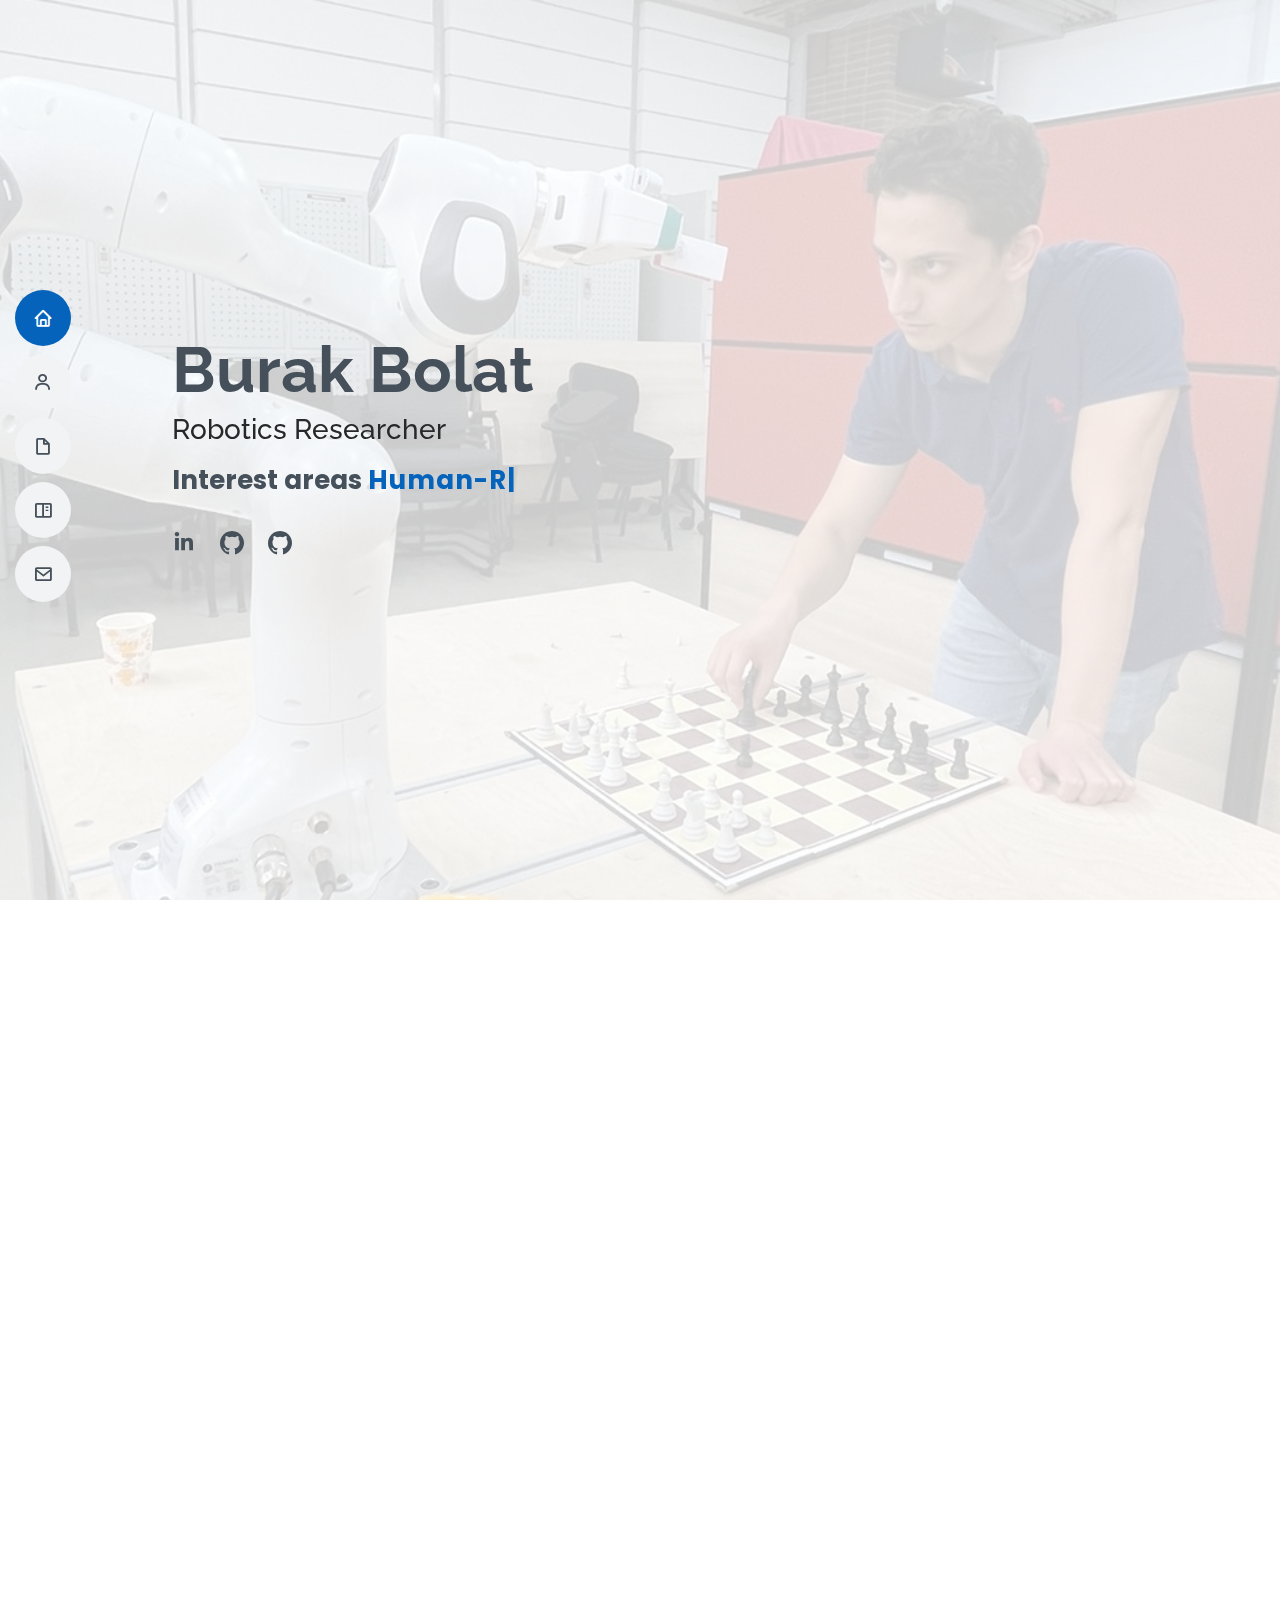
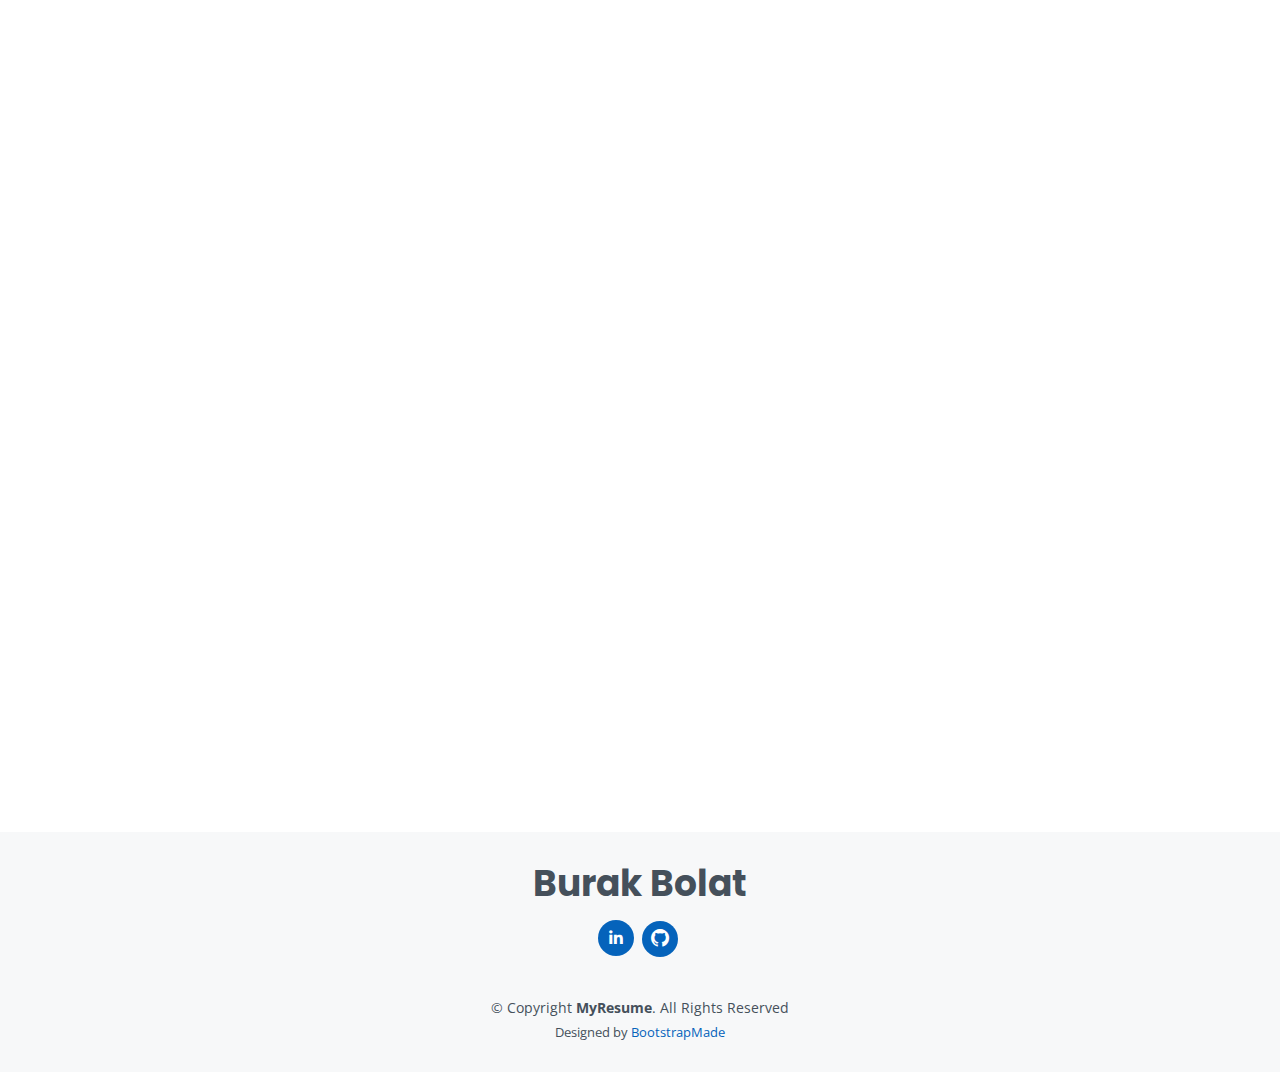
==== index.html @ efada787 "Added Kalfa and Histogan" ====
<!DOCTYPE html>
<html lang="en">

<head>
  <meta charset="utf-8">
  <meta content="width=device-width, initial-scale=1.0" name="viewport">

  <title>Burak Bolat</title>
  <meta content="" name="description">
  <meta content="" name="keywords">

  <!-- Favicons -->
  <link href="assets/img/favicon.png" rel="icon">
  <link href="assets/img/apple-touch-icon.png" rel="apple-touch-icon">

  <!-- Google Fonts -->
  <link href="https://fonts.googleapis.com/css?family=Open+Sans:300,300i,400,400i,600,600i,700,700i|Raleway:300,300i,400,400i,500,500i,600,600i,700,700i|Poppins:300,300i,400,400i,500,500i,600,600i,700,700i" rel="stylesheet">

  <!-- Vendor CSS Files -->
  <link href="assets/vendor/aos/aos.css" rel="stylesheet">
  <link href="assets/vendor/bootstrap/css/bootstrap.min.css" rel="stylesheet">
  <link href="assets/vendor/bootstrap-icons/bootstrap-icons.css" rel="stylesheet">
  <link href="assets/vendor/boxicons/css/boxicons.min.css" rel="stylesheet">
  <link href="assets/vendor/glightbox/css/glightbox.min.css" rel="stylesheet">
  <link href="assets/vendor/swiper/swiper-bundle.min.css" rel="stylesheet">

  <!-- Template Main CSS File -->
  <link href="assets/css/style.css" rel="stylesheet">

  <!-- =======================================================
  * Template Name: MyResume
  * Updated: Mar 10 2023 with Bootstrap v5.2.3
  * Template URL: https://bootstrapmade.com/free-html-bootstrap-template-my-resume/
  * Author: BootstrapMade.com
  * License: https://bootstrapmade.com/license/
  ======================================================== -->
</head>

<body>

  <!-- ======= Mobile nav toggle button ======= -->
  <!-- <button type="button" class="mobile-nav-toggle d-xl-none"><i class="bi bi-list mobile-nav-toggle"></i></button> -->
  <i class="bi bi-list mobile-nav-toggle d-lg-none"></i>
  <!-- ======= Header ======= -->
  <header id="header" class="d-flex flex-column justify-content-center">

    <nav id="navbar" class="navbar nav-menu">
      <ul>
        <li><a href="#hero" class="nav-link scrollto active"><i class="bx bx-home"></i> <span>Home</span></a></li>
        <li><a href="#about" class="nav-link scrollto"><i class="bx bx-user"></i> <span>About</span></a></li>
        <li><a href="#resume" class="nav-link scrollto"><i class="bx bx-file-blank"></i> <span>Resume</span></a></li>
        <li><a href="#portfolio" class="nav-link scrollto"><i class="bx bx-book-content"></i> <span>Portfolio</span></a></li>
        <!-- <li><a href="#services" class="nav-link scrollto"><i class="bx bx-server"></i> <span>Services</span></a></li> -->
        <li><a href="#contact" class="nav-link scrollto"><i class="bx bx-envelope"></i> <span>Contact</span></a></li>
      </ul>
    </nav><!-- .nav-menu -->

  </header><!-- End Header -->

  <!-- ======= Hero Section ======= -->
  <section id="hero" class="d-flex flex-column justify-content-center">
    <div class="container" data-aos="zoom-in" data-aos-delay="100">
      <h1>Burak Bolat</h1>
      <p></p>
      <h3>Robotics Researcher</h3>
      <p>Interest areas <span class="typed" data-typed-items="Human-Robot Interaction, Deep Learning, Computer Vision, Reinforcement Learning"></span></p>
      <div class="social-links">
        <a href="https://www.linkedin.com/in/burak-bolat-2579a0177/" target=”_blank” class="linkedin"><i class="bx bxl-linkedin"></i></a>
        <a href="https://github.com/burakbolat" target="_blank" class="github"><i class="bi bi-github"></i></a>
        <a href="https://github.com/METU-KALFA" target="_blank" class="github"><i class="bi bi-github"></i></a>
      </div>
    </div>
  </section><!-- End Hero -->

  <main id="main">

    <!-- ======= About Section ======= -->
    <section id="about" class="about">
      <div class="container" data-aos="fade-up">

        <div class="section-title">
          <h2>About</h2>
          <p>
            Seeking under the hood and imagining with "What If" questions. Two facts describing me. 
            
          </p>
        </div>

        <div class="row">
          <div class="col-lg-4">
            <img src="assets/img/CV.JPG" class="img-fluid" alt="">
            <p></p>
            <!-- <img src="assets/img/burak-husky.jpg" class="img-fluid" alt=""> -->
            
          </div>
          <div class="col-lg-8 pt-4 pt-lg-0 content">
            <h2>Robotics Researcher</h2>
            <p align="justify" class="fst-italic">
              I have a B.Sc. from Computer Engineering department of Middle East Technical University (METU). I am pursuing my M.Sc. from the same department. 
              I've been studying <i>robotics</i>, <i>computer vision</i> and <i>human-robot interaction</i> at <a href="https://kovan.ceng.metu.edu.tr/" target=”_blank” class="linkedin">Kovan</a> and <a href="https://romer.metu.edu.tr/" target=”_blank” class="linkedin">ROMER</a> 
              for nearly 4 years.
            </p>
            <div class="row">
              <div class="col-lg-6">
                <ul>
                  <li><i class="bi bi-chevron-right"></i> <strong>Birthday:</strong> <span>21 December 1998</span></li>
                  <li><i class="bi bi-chevron-right"></i> <strong>City:</strong> <span>Ankara, Turkey</span></li>
                </ul>
              </div>
              <div class="col-lg-6">
                <ul>
                  <li><i class="bi bi-chevron-right"></i> <strong>Age:</strong> <span>24</span></li>
                  <li><i class="bi bi-chevron-right"></i> <strong>Degree:</strong> <span>Computer Engineering Ms.C.</span></li>
                </ul>
              </div>
            </div>
          </div>
          <p align="justify">
              My greatest passion is revealing the algorithm behind evertyhing I wonder, and my way of understanding a stuff is feeling it with touching, seeing and showing it to others. Therefore, I observe 
              to see patterns and states in anything. However, taking one more step, playing with the stuff enables the power of intervention instead of just observing. Consequently, if I have a chance to observe, I observe. However, if I see a way to interact with a stuff, I interact. For 
              instance, if I see a robot, I move it and play with it's sensors. If I see a hoverboard, I drive (sorry Romer colleagues). 
              Therefore, I spend most of my time with playing, i.e. trying and failing. 
            </p>
            <p align="justify">
              I guess that gives a clue why I've chosen robotics. Robotic gives me
              the opportunity of touching, seeing, showing and impressing people. On the other hand, computer vision is one way of robot's sensing of the world. Moreover, one can visualize 
              nearly each step of process. This is like the trip of the image that we can observe. Thus, it attracts me. 
            </p>
            <p align="justify">
              Actually, there are other fields of computer science I wonder but could not find time to dive and drown in them. For instance, I studied motion planning and collision avoidance 
              during my first intership. Another field that I would like to explore is computer graphics which engaged my attention at the computer graphics course. 
            </p>
            <p align="justify">
              When I am not at the lab, you can find me at playing football or computer games, doing exercises with weights, reading classics or trying to learn playing electric guitar.
            </p>
        </div>

      </div>
    </section><!-- End About Section -->

    <!-- ======= Facts Section ======= -->
    <!-- <section id="facts" class="facts">
      <div class="container" data-aos="fade-up">

        <div class="section-title">
          <h2>Facts</h2>
          <p>Magnam dolores commodi suscipit. Necessitatibus eius consequatur ex aliquid fuga eum quidem. Sit sint consectetur velit. Quisquam quos quisquam cupiditate. Et nemo qui impedit suscipit alias ea. Quia fugiat sit in iste officiis commodi quidem hic quas.</p>
        </div>

        <div class="row">

          <div class="col-lg-3 col-md-6">
            <div class="count-box">
              <i class="bi bi-emoji-smile"></i>
              <span data-purecounter-start="0" data-purecounter-end="232" data-purecounter-duration="1" class="purecounter"></span>
              <p>Happy Clients</p>
              <p>I spent 4 years develop</p>
            </div>
          </div>

          <div class="col-lg-3 col-md-6 mt-5 mt-md-0">
            <div class="count-box">
              <i class="bi bi-journal-richtext"></i>
              <span data-purecounter-start="0" data-purecounter-end="521" data-purecounter-duration="1" class="purecounter"></span>
              <p>Projects</p>
            </div>
          </div>

          <div class="col-lg-3 col-md-6 mt-5 mt-lg-0">
            <div class="count-box">
              <i class="bi bi-headset"></i>
              <span data-purecounter-start="0" data-purecounter-end="1463" data-purecounter-duration="1" class="purecounter"></span>
              <p>Hours Of Support</p>
            </div>
          </div>

          <div class="col-lg-3 col-md-6 mt-5 mt-lg-0">
            <div class="count-box">
              <i class="bi bi-award"></i>
              <span data-purecounter-start="0" data-purecounter-end="25" data-purecounter-duration="1" class="purecounter"></span>
              <p>Awards</p>
            </div>
          </div>

        </div>

      </div>
    </section> -->
    <!-- End Facts Section -->

    <!-- ======= Skills Section ======= -->
    <!-- <section id="skills" class="skills section-bg">
      <div class="container" data-aos="fade-up">

        <div class="section-title">
          <h2>Skills</h2>
          <p>Magnam dolores commodi suscipit. Necessitatibus eius consequatur ex aliquid fuga eum quidem. Sit sint consectetur velit. Quisquam quos quisquam cupiditate. Et nemo qui impedit suscipit alias ea. Quia fugiat sit in iste officiis commodi quidem hic quas.</p>
        </div>

        <div class="row skills-content">

          <div class="col-lg-6">

            <div class="progress">
              <span class="skill">HTML <i class="val">100%</i></span>
              <div class="progress-bar-wrap">
                <div class="progress-bar" role="progressbar" aria-valuenow="100" aria-valuemin="0" aria-valuemax="100"></div>
              </div>
            </div>

            <div class="progress">
              <span class="skill">CSS <i class="val">90%</i></span>
              <div class="progress-bar-wrap">
                <div class="progress-bar" role="progressbar" aria-valuenow="90" aria-valuemin="0" aria-valuemax="100"></div>
              </div>
            </div>

            <div class="progress">
              <span class="skill">JavaScript <i class="val">75%</i></span>
              <div class="progress-bar-wrap">
                <div class="progress-bar" role="progressbar" aria-valuenow="75" aria-valuemin="0" aria-valuemax="100"></div>
              </div>
            </div>

          </div>

          <div class="col-lg-6">

            <div class="progress">
              <span class="skill">PHP <i class="val">80%</i></span>
              <div class="progress-bar-wrap">
                <div class="progress-bar" role="progressbar" aria-valuenow="80" aria-valuemin="0" aria-valuemax="100"></div>
              </div>
            </div>

            <div class="progress">
              <span class="skill">WordPress/CMS <i class="val">90%</i></span>
              <div class="progress-bar-wrap">
                <div class="progress-bar" role="progressbar" aria-valuenow="90" aria-valuemin="0" aria-valuemax="100"></div>
              </div>
            </div>

            <div class="progress">
              <span class="skill">Photoshop <i class="val">55%</i></span>
              <div class="progress-bar-wrap">
                <div class="progress-bar" role="progressbar" aria-valuenow="55" aria-valuemin="0" aria-valuemax="100"></div>
              </div>
            </div>

          </div>

        </div>

      </div>
    </section> -->
    <!-- End Skills Section -->

    <!-- ======= Resume Section ======= -->
    <section id="resume" class="resume">
      <div class="container" data-aos="fade-up">

        <div class="section-title">
          <h2>Resume</h2>
          <p>Magnam dolores commodi suscipit. Necessitatibus eius consequatur ex aliquid fuga eum quidem. Sit sint consectetur velit. Quisquam quos quisquam cupiditate. Et nemo qui impedit suscipit alias ea. Quia fugiat sit in iste officiis commodi quidem hic quas.</p>
        </div>

        <div class="row">
          <div class="col-lg-6">
            <h3 class="resume-title">Sumary</h3>
            <div class="resume-item pb-0">
              <h4>Brandon Johnson</h4>
              <p><em>Innovative and deadline-driven Graphic Designer with 3+ years of experience designing and developing user-centered digital/print marketing material from initial concept to final, polished deliverable.</em></p>
              <ul>
                <li>Portland par 127,Orlando, FL</li>
                <li>(123) 456-7891</li>
                <li>alice.barkley@example.com</li>
              </ul>
            </div>

            <h3 class="resume-title">Education</h3>
            <div class="resume-item">
              <h4>Master of Fine Arts &amp; Graphic Design</h4>
              <h5>2015 - 2016</h5>
              <p><em>Rochester Institute of Technology, Rochester, NY</em></p>
              <p>Qui deserunt veniam. Et sed aliquam labore tempore sed quisquam iusto autem sit. Ea vero voluptatum qui ut dignissimos deleniti nerada porti sand markend</p>
            </div>
            <div class="resume-item">
              <h4>Bachelor of Fine Arts &amp; Graphic Design</h4>
              <h5>2010 - 2014</h5>
              <p><em>Rochester Institute of Technology, Rochester, NY</em></p>
              <p>Quia nobis sequi est occaecati aut. Repudiandae et iusto quae reiciendis et quis Eius vel ratione eius unde vitae rerum voluptates asperiores voluptatem Earum molestiae consequatur neque etlon sader mart dila</p>
            </div>
          </div>
          <div class="col-lg-6">
            <h3 class="resume-title">Professional Experience</h3>
            <div class="resume-item">
              <h4>Senior graphic design specialist</h4>
              <h5>2019 - Present</h5>
              <p><em>Experion, New York, NY </em></p>
              <ul>
                <li>Lead in the design, development, and implementation of the graphic, layout, and production communication materials</li>
                <li>Delegate tasks to the 7 members of the design team and provide counsel on all aspects of the project. </li>
                <li>Supervise the assessment of all graphic materials in order to ensure quality and accuracy of the design</li>
                <li>Oversee the efficient use of production project budgets ranging from $2,000 - $25,000</li>
              </ul>
            </div>
            <div class="resume-item">
              <h4>Graphic design specialist</h4>
              <h5>2017 - 2018</h5>
              <p><em>Stepping Stone Advertising, New York, NY</em></p>
              <ul>
                <li>Developed numerous marketing programs (logos, brochures,infographics, presentations, and advertisements).</li>
                <li>Managed up to 5 projects or tasks at a given time while under pressure</li>
                <li>Recommended and consulted with clients on the most appropriate graphic design</li>
                <li>Created 4+ design presentations and proposals a month for clients and account managers</li>
              </ul>
            </div>
          </div>
        </div>

      </div>
    </section><!-- End Resume Section -->

    <!-- ======= Portfolio Section ======= -->
    <section id="portfolio" class="portfolio section-bg">
      <div class="container" data-aos="fade-up">

        <div class="section-title">
          <h2>Portfolio</h2>
          <!-- <p>Magnam dolores commodi suscipit. Necessitatibus eius consequatur ex aliquid fuga eum quidem. Sit sint consectetur velit. Quisquam quos quisquam cupiditate. Et nemo qui impedit suscipit alias ea. Quia fugiat sit in iste officiis commodi quidem hic quas.</p> -->
        </div>

        <div class="row">
          <div class="col-lg-12 d-flex justify-content-center" data-aos="fade-up" data-aos-delay="100">
            <ul id="portfolio-flters">
              <li data-filter="*" class="filter-active">All</li>
              <li data-filter=".filter-research">Research</li>
              <li data-filter=".filter-course">Course Projects</li>
            </ul>
          </div>
        </div>

        <div class="row portfolio-container" data-aos="fade-up" data-aos-delay="200">

          <div class="col-lg-4 col-md-6 portfolio-item filter-research">
            <div class="portfolio-wrap">
              <img src="assets/img/portfolio/kalfa/mutual_gaze_1080.JPG" class="img-fluid" alt="">
              <div class="portfolio-info">
                <h4>Kalfa</h4>
                <p>Human Robot Interaction</p>
                <div class="portfolio-links">
                  <!-- <a href="assets/img/portfolio/portfolio-1.jpg" data-gallery="portfolioGallery" class="portfolio-lightbox" title="App 1"><i class="bx bx-plus"></i></a> -->
                  <a href="kalfa-details.html" class="portfolio-details-lightbox" data-glightbox="type: external" title="Portfolio Details"><i class="bx bx-link"></i></a>
                </div>
              </div>
            </div>
          </div>

          <div class="col-lg-4 col-md-6 portfolio-item filter-research">
            <div class="portfolio-wrap">
              <img src="assets/img/portfolio/assemblerl/teaser.png" class="img-fluid" alt="">
              <div class="portfolio-info">
                <h4>Kalfa</h4>
                <p>Assembly Learning</p>
                <div class="portfolio-links">
                  <!-- <a href="assets/img/portfolio/portfolio-1.jpg" data-gallery="portfolioGallery" class="portfolio-lightbox" title="App 1"><i class="bx bx-plus"></i></a> -->
                  <a href="assemblerl-details.html" class="portfolio-details-lightbox" data-glightbox="type: external" title="Portfolio Details"><i class="bx bx-link"></i></a>
                </div>
              </div>
            </div>
          </div>

          <div class="col-lg-4 col-md-6 portfolio-item filter-course">
            <div class="portfolio-wrap">
              <img src="assets/img/portfolio/histogan/teaser.png" class="img-fluid" alt="">
              <div class="portfolio-info">
                <h4>Generative Adversarial Networks</h4>
                <p>HistoGAN</p>
                <div class="portfolio-links">
                  <!-- <a href="assets/img/portfolio/portfolio-1.jpg" data-gallery="portfolioGallery" class="portfolio-lightbox" title="App 1"><i class="bx bx-plus"></i></a> -->
                  <a href="assemblerl-details.html" class="portfolio-details-lightbox" data-glightbox="type: external" title="Portfolio Details"><i class="bx bx-link"></i></a>
                </div>
              </div>
            </div>
          </div>

        </div>


      </div>
    </section><!-- End Portfolio Section -->

    <!-- ======= Services Section ======= -->
    <!-- <section id="services" class="services">
      <div class="container" data-aos="fade-up">

        <div class="section-title">
          <h2>Services</h2>
          <p>Magnam dolores commodi suscipit. Necessitatibus eius consequatur ex aliquid fuga eum quidem. Sit sint consectetur velit. Quisquam quos quisquam cupiditate. Et nemo qui impedit suscipit alias ea. Quia fugiat sit in iste officiis commodi quidem hic quas.</p>
        </div>

        <div class="row">

          <div class="col-lg-4 col-md-6 d-flex align-items-stretch" data-aos="zoom-in" data-aos-delay="100">
            <div class="icon-box iconbox-blue">
              <div class="icon">
                <svg width="100" height="100" viewBox="0 0 600 600" xmlns="http://www.w3.org/2000/svg">
                  <path stroke="none" stroke-width="0" fill="#f5f5f5" d="M300,521.0016835830174C376.1290562159157,517.8887921683347,466.0731472004068,529.7835943286574,510.70327084640275,468.03025145048787C554.3714126377745,407.6079735673963,508.03601936045806,328.9844924480964,491.2728898941984,256.3432110539036C474.5976632858925,184.082847569629,479.9380746630129,96.60480741107993,416.23090153303,58.64404602377083C348.86323505073057,18.502131276798302,261.93793281208167,40.57373210992963,193.5410806939664,78.93577620505333C130.42746243093433,114.334589627462,98.30271207620316,179.96522072025542,76.75703585869454,249.04625023123273C51.97151888228291,328.5150500222984,13.704378332031375,421.85034740162234,66.52175969318436,486.19268352777647C119.04800174914682,550.1803526380478,217.28368757567262,524.383925680826,300,521.0016835830174"></path>
                </svg>
                <i class="bx bxl-dribbble"></i>
              </div>
              <h4><a href="">Lorem Ipsum</a></h4>
              <p>Voluptatum deleniti atque corrupti quos dolores et quas molestias excepturi</p>
            </div>
          </div>

          <div class="col-lg-4 col-md-6 d-flex align-items-stretch mt-4 mt-md-0" data-aos="zoom-in" data-aos-delay="200">
            <div class="icon-box iconbox-orange ">
              <div class="icon">
                <svg width="100" height="100" viewBox="0 0 600 600" xmlns="http://www.w3.org/2000/svg">
                  <path stroke="none" stroke-width="0" fill="#f5f5f5" d="M300,582.0697525312426C382.5290701553225,586.8405444964366,449.9789794690241,525.3245884688669,502.5850820975895,461.55621195738473C556.606425686781,396.0723002908107,615.8543463187945,314.28637112970534,586.6730223649479,234.56875336149918C558.9533121215079,158.8439757836574,454.9685369536778,164.00468322053177,381.49747125262974,130.76875717737553C312.15926192815925,99.40240125094834,248.97055460311594,18.661163978235184,179.8680185752513,50.54337015887873C110.5421016452524,82.52863877960104,119.82277516462835,180.83849132639028,109.12597500060166,256.43424936330496C100.08760227029461,320.3096726198365,92.17705696193138,384.0621239912766,124.79988738764834,439.7174275375508C164.83382741302287,508.01625554203684,220.96474134820875,577.5009287672846,300,582.0697525312426"></path>
                </svg>
                <i class="bx bx-file"></i>
              </div>
              <h4><a href="">Sed Perspiciatis</a></h4>
              <p>Duis aute irure dolor in reprehenderit in voluptate velit esse cillum dolore</p>
            </div>
          </div>

          <div class="col-lg-4 col-md-6 d-flex align-items-stretch mt-4 mt-lg-0" data-aos="zoom-in" data-aos-delay="300">
            <div class="icon-box iconbox-pink">
              <div class="icon">
                <svg width="100" height="100" viewBox="0 0 600 600" xmlns="http://www.w3.org/2000/svg">
                  <path stroke="none" stroke-width="0" fill="#f5f5f5" d="M300,541.5067337569781C382.14930387511276,545.0595476570109,479.8736841581634,548.3450877840088,526.4010558755058,480.5488172755941C571.5218469581645,414.80211281144784,517.5187510058486,332.0715597781072,496.52539010469104,255.14436215662573C477.37192572678356,184.95920475031193,473.57363656557914,105.61284051026155,413.0603344069578,65.22779650032875C343.27470386102294,18.654635553484475,251.2091493199835,5.337323636656869,175.0934190732945,40.62881213300186C97.87086631185822,76.43348514350839,51.98124368387456,156.15599469081315,36.44837278890362,239.84606092416172C21.716077023791087,319.22268207091537,43.775223500013084,401.1760424656574,96.891909868211,461.97329694683043C147.22146801428983,519.5804099606455,223.5754009179313,538.201503339737,300,541.5067337569781"></path>
                </svg>
                <i class="bx bx-tachometer"></i>
              </div>
              <h4><a href="">Magni Dolores</a></h4>
              <p>Excepteur sint occaecat cupidatat non proident, sunt in culpa qui officia</p>
            </div>
          </div>

          <div class="col-lg-4 col-md-6 d-flex align-items-stretch mt-4" data-aos="zoom-in" data-aos-delay="100">
            <div class="icon-box iconbox-yellow">
              <div class="icon">
                <svg width="100" height="100" viewBox="0 0 600 600" xmlns="http://www.w3.org/2000/svg">
                  <path stroke="none" stroke-width="0" fill="#f5f5f5" d="M300,503.46388370962813C374.79870501325706,506.71871716319447,464.8034551963731,527.1746412648533,510.4981551193396,467.86667711651364C555.9287308511215,408.9015244558933,512.6030010748507,327.5744911775523,490.211057578863,256.5855673507754C471.097692560561,195.9906835881958,447.69079081568157,138.11976852964426,395.19560036434837,102.3242989838813C329.3053358748298,57.3949838291264,248.02791733380457,8.279543830951368,175.87071277845988,42.242879143198664C103.41431057327972,76.34704239035025,93.79494320519305,170.9812938413882,81.28167332365135,250.07896920659033C70.17666984294237,320.27484674793965,64.84698225790005,396.69656628748305,111.28512138212992,450.4950937839243C156.20124167950087,502.5303643271138,231.32542653798444,500.4755392045468,300,503.46388370962813"></path>
                </svg>
                <i class="bx bx-layer"></i>
              </div>
              <h4><a href="">Nemo Enim</a></h4>
              <p>At vero eos et accusamus et iusto odio dignissimos ducimus qui blanditiis</p>
            </div>
          </div>

          <div class="col-lg-4 col-md-6 d-flex align-items-stretch mt-4" data-aos="zoom-in" data-aos-delay="200">
            <div class="icon-box iconbox-red">
              <div class="icon">
                <svg width="100" height="100" viewBox="0 0 600 600" xmlns="http://www.w3.org/2000/svg">
                  <path stroke="none" stroke-width="0" fill="#f5f5f5" d="M300,532.3542879108572C369.38199826031484,532.3153073249985,429.10787420159085,491.63046689027357,474.5244479745417,439.17860296908856C522.8885846962883,383.3225815378663,569.1668002868075,314.3205725914397,550.7432151929288,242.7694973846089C532.6665558377875,172.5657663291529,456.2379748765914,142.6223662098291,390.3689995646985,112.34683881706744C326.66090330228417,83.06452184765237,258.84405631176094,53.51806209861945,193.32584062364296,78.48882559362697C121.61183558270385,105.82097193414197,62.805066853699245,167.19869350419734,48.57481801355237,242.6138429142374C34.843463184063346,315.3850353017275,76.69343916112496,383.4422959591041,125.22947124332185,439.3748458443577C170.7312796277747,491.8107796887764,230.57421082200815,532.3932930995766,300,532.3542879108572"></path>
                </svg>
                <i class="bx bx-slideshow"></i>
              </div>
              <h4><a href="">Dele Cardo</a></h4>
              <p>Quis consequatur saepe eligendi voluptatem consequatur dolor consequuntur</p>
            </div>
          </div>

          <div class="col-lg-4 col-md-6 d-flex align-items-stretch mt-4" data-aos="zoom-in" data-aos-delay="300">
            <div class="icon-box iconbox-teal">
              <div class="icon">
                <svg width="100" height="100" viewBox="0 0 600 600" xmlns="http://www.w3.org/2000/svg">
                  <path stroke="none" stroke-width="0" fill="#f5f5f5" d="M300,566.797414625762C385.7384707136149,576.1784315230908,478.7894351017131,552.8928747891023,531.9192734346935,484.94944893311C584.6109503024035,417.5663521118492,582.489472248146,322.67544863468447,553.9536738515405,242.03673114598146C529.1557734026468,171.96086150256528,465.24506316201064,127.66468636344209,395.9583748389544,100.7403814666027C334.2173773831606,76.7482773500951,269.4350130405921,84.62216499799875,207.1952322260088,107.2889140133804C132.92018162631612,134.33871894543012,41.79353780512637,160.00259165414826,22.644507872594943,236.69541883565114C3.319112789854554,314.0945973066697,72.72355303640163,379.243833228382,124.04198916343866,440.3218312028393C172.9286146004772,498.5055451809895,224.45579914871206,558.5317968840102,300,566.797414625762"></path>
                </svg>
                <i class="bx bx-arch"></i>
              </div>
              <h4><a href="">Divera Don</a></h4>
              <p>Modi nostrum vel laborum. Porro fugit error sit minus sapiente sit aspernatur</p>
            </div>
          </div>

        </div>

      </div>
    </section> -->
    <!-- End Services Section -->

    <!-- ======= Testimonials Section ======= -->
    <!-- <section id="testimonials" class="testimonials section-bg">
      <div class="container" data-aos="fade-up">

        <div class="section-title">
          <h2>Testimonials</h2>
        </div>

        <div class="testimonials-slider swiper" data-aos="fade-up" data-aos-delay="100">
          <div class="swiper-wrapper">

            <div class="swiper-slide">
              <div class="testimonial-item">
                <img src="assets/img/testimonials/testimonials-1.jpg" class="testimonial-img" alt="">
                <h3>Saul Goodman</h3>
                <h4>Ceo &amp; Founder</h4>
                <p>
                  <i class="bx bxs-quote-alt-left quote-icon-left"></i>
                  Proin iaculis purus consequat sem cure digni ssim donec porttitora entum suscipit rhoncus. Accusantium quam, ultricies eget id, aliquam eget nibh et. Maecen aliquam, risus at semper.
                  <i class="bx bxs-quote-alt-right quote-icon-right"></i>
                </p>
              </div>
            </div>

            <div class="swiper-slide">
              <div class="testimonial-item">
                <img src="assets/img/testimonials/testimonials-2.jpg" class="testimonial-img" alt="">
                <h3>Sara Wilsson</h3>
                <h4>Designer</h4>
                <p>
                  <i class="bx bxs-quote-alt-left quote-icon-left"></i>
                  Export tempor illum tamen malis malis eram quae irure esse labore quem cillum quid cillum eram malis quorum velit fore eram velit sunt aliqua noster fugiat irure amet legam anim culpa.
                  <i class="bx bxs-quote-alt-right quote-icon-right"></i>
                </p>
              </div>
            </div>

            <div class="swiper-slide">
              <div class="testimonial-item">
                <img src="assets/img/testimonials/testimonials-3.jpg" class="testimonial-img" alt="">
                <h3>Jena Karlis</h3>
                <h4>Store Owner</h4>
                <p>
                  <i class="bx bxs-quote-alt-left quote-icon-left"></i>
                  Enim nisi quem export duis labore cillum quae magna enim sint quorum nulla quem veniam duis minim tempor labore quem eram duis noster aute amet eram fore quis sint minim.
                  <i class="bx bxs-quote-alt-right quote-icon-right"></i>
                </p>
              </div>
            </div>

            <div class="swiper-slide">
              <div class="testimonial-item">
                <img src="assets/img/testimonials/testimonials-4.jpg" class="testimonial-img" alt="">
                <h3>Matt Brandon</h3>
                <h4>Freelancer</h4>
                <p>
                  <i class="bx bxs-quote-alt-left quote-icon-left"></i>
                  Fugiat enim eram quae cillum dolore dolor amet nulla culpa multos export minim fugiat minim velit minim dolor enim duis veniam ipsum anim magna sunt elit fore quem dolore labore illum veniam.
                  <i class="bx bxs-quote-alt-right quote-icon-right"></i>
                </p>
              </div>
            </div>

            <div class="swiper-slide">
              <div class="testimonial-item">
                <img src="assets/img/testimonials/testimonials-5.jpg" class="testimonial-img" alt="">
                <h3>John Larson</h3>
                <h4>Entrepreneur</h4>
                <p>
                  <i class="bx bxs-quote-alt-left quote-icon-left"></i>
                  Quis quorum aliqua sint quem legam fore sunt eram irure aliqua veniam tempor noster veniam enim culpa labore duis sunt culpa nulla illum cillum fugiat legam esse veniam culpa fore nisi cillum quid.
                  <i class="bx bxs-quote-alt-right quote-icon-right"></i>
                </p>
              </div>
            </div>

          </div>
          <div class="swiper-pagination"></div>
        </div>

      </div>
    </section> -->
    <!-- End Testimonials Section -->

    <!-- ======= Contact Section ======= -->
    <section id="contact" class="contact">
      <div class="container" data-aos="fade-up">

        <div class="section-title">
          <h2>Contact</h2>
        </div>

        <div class="row mt-1">

          <div class="col-lg-4">
            <div class="info">
              <div class="address">
                <i class="bi bi-geo-alt"></i>
                <h4>Location:</h4>
                <p>Ankara / Turkey</p>
              </div>

              <div class="email">
                <i class="bi bi-envelope"></i>
                <h4>Email:</h4>
                <p>burakbolatcs@gmail.com</p>
              </div>

              <div class="phone">
                <i class="bi bi-phone"></i>
                <h4>Call:</h4>
                <p>+90 5372892793</p>
              </div>

            </div>

          </div>

          <div class="col-lg-8 mt-5 mt-lg-0">

            <form action="forms/contact.php" method="post" role="form" class="php-email-form">
              <div class="row">
                <div class="col-md-6 form-group">
                  <input type="text" name="name" class="form-control" id="name" placeholder="Your Name" required>
                </div>
                <div class="col-md-6 form-group mt-3 mt-md-0">
                  <input type="email" class="form-control" name="email" id="email" placeholder="Your Email" required>
                </div>
              </div>
              <div class="form-group mt-3">
                <input type="text" class="form-control" name="subject" id="subject" placeholder="Subject" required>
              </div>
              <div class="form-group mt-3">
                <textarea class="form-control" name="message" rows="5" placeholder="Message" required></textarea>
              </div>
              <div class="my-3">
                <div class="loading">Loading</div>
                <div class="error-message"></div>
                <div class="sent-message">Your message has been sent. Thank you!</div>
              </div>
              <div class="text-center"><button type="submit">Send Message</button></div>
            </form>

          </div>

        </div>

      </div>
    </section><!-- End Contact Section -->

  </main><!-- End #main -->

  <!-- ======= Footer ======= -->
  <footer id="footer">
    <div class="container">
      <h3>Burak Bolat</h3>
      <!-- <p>Et aut eum quis fuga eos sunt ipsa nihil. Labore corporis magni eligendi fuga maxime saepe commodi placeat.</p> -->
      <div class="social-links">
        <a href="https://www.linkedin.com/in/burak-bolat-2579a0177/" target="_blank" linkedin"><i class="bx bxl-linkedin"></i></a>
        <a href="https://github.com/burakbolat" target="_blank" class="github"><i class="bi bi-github"></i></a>
        
      </div>
      <div class="copyright">
        &copy; Copyright <strong><span>MyResume</span></strong>. All Rights Reserved
      </div>
      <div class="credits">
        <!-- All the links in the footer should remain intact. -->
        <!-- You can delete the links only if you purchased the pro version. -->
        <!-- Licensing information: [license-url] -->
        <!-- Purchase the pro version with working PHP/AJAX contact form: https://bootstrapmade.com/free-html-bootstrap-template-my-resume/ -->
        Designed by <a href="https://bootstrapmade.com/">BootstrapMade</a>
      </div>
    </div>
  </footer><!-- End Footer -->

  <div id="preloader"></div>
  <a href="#" class="back-to-top d-flex align-items-center justify-content-center"><i class="bi bi-arrow-up-short"></i></a>

  <!-- Vendor JS Files -->
  <script src="assets/vendor/purecounter/purecounter_vanilla.js"></script>
  <script src="assets/vendor/aos/aos.js"></script>
  <script src="assets/vendor/bootstrap/js/bootstrap.bundle.min.js"></script>
  <script src="assets/vendor/glightbox/js/glightbox.min.js"></script>
  <script src="assets/vendor/isotope-layout/isotope.pkgd.min.js"></script>
  <script src="assets/vendor/swiper/swiper-bundle.min.js"></script>
  <script src="assets/vendor/typed.js/typed.min.js"></script>
  <script src="assets/vendor/waypoints/noframework.waypoints.js"></script>
  <script src="assets/vendor/php-email-form/validate.js"></script>

  <!-- Template Main JS File -->
  <script src="assets/js/main.js"></script>

</body>

</html>
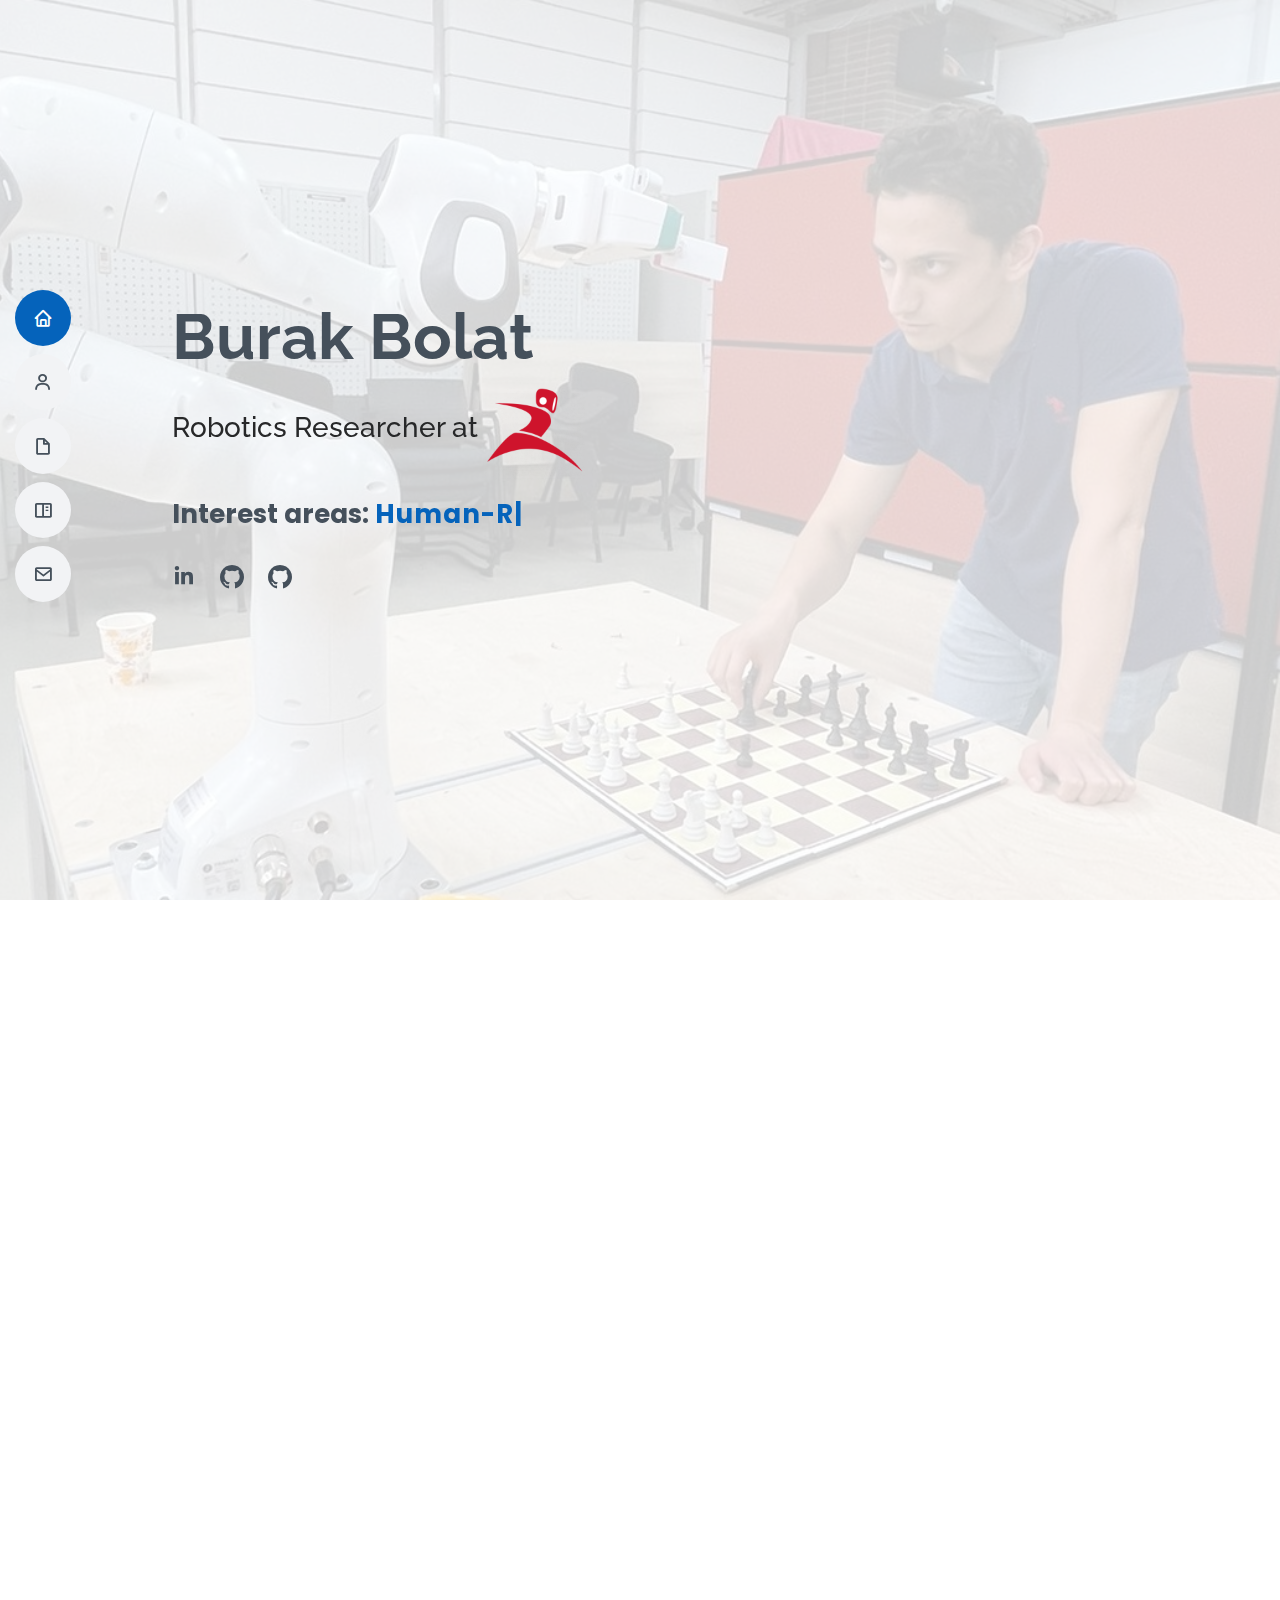
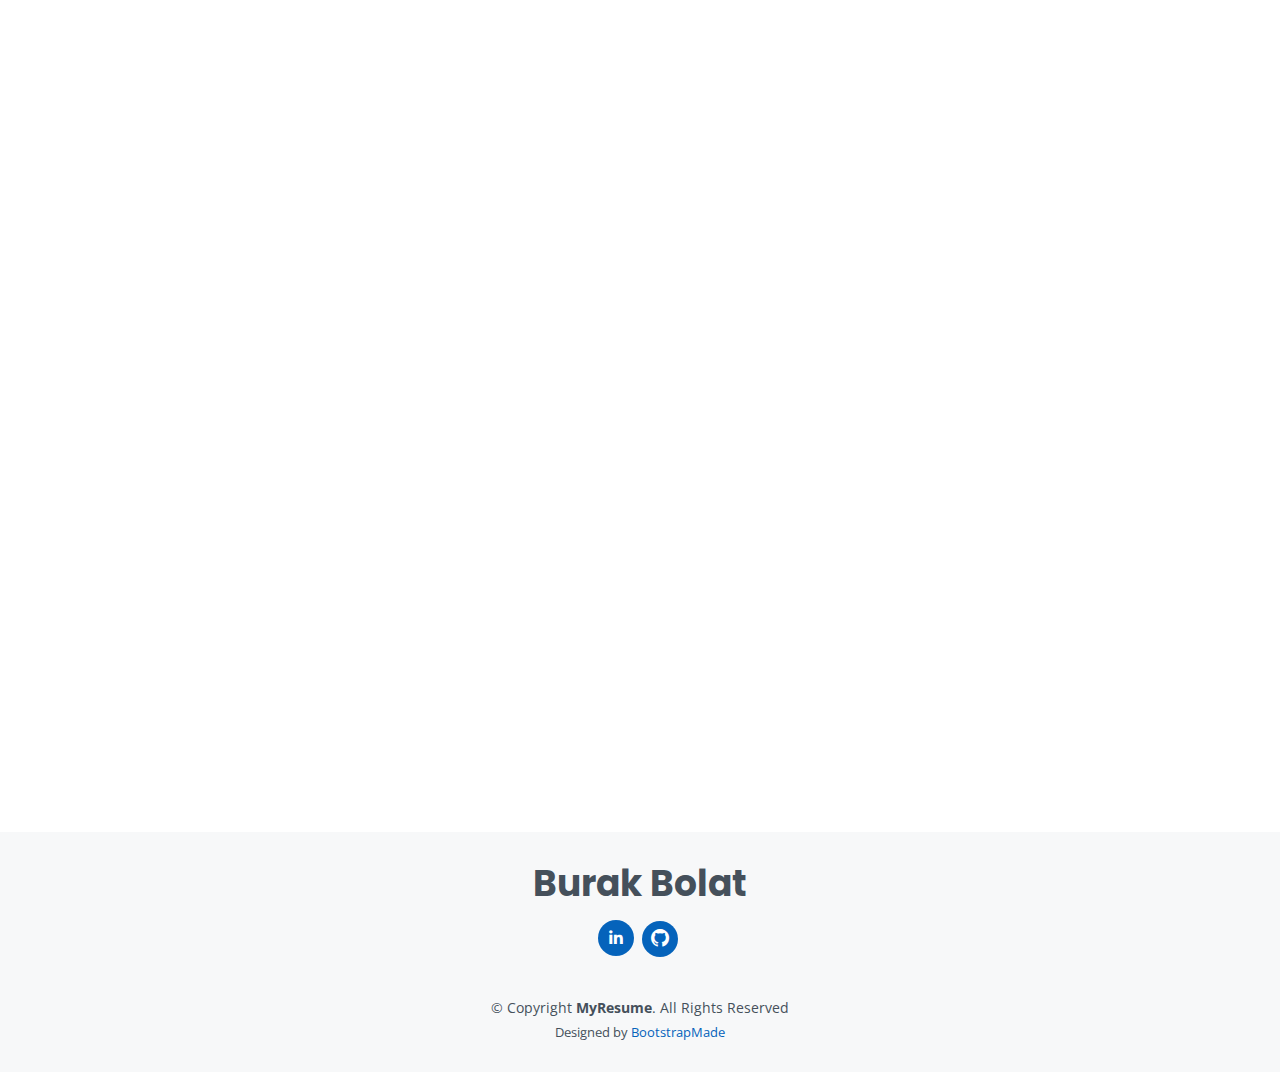
==== commit 0783856e: "Added Histogan figures" ====
--- a/index.html
+++ b/index.html
@@ -62,8 +62,8 @@
     <div class="container" data-aos="zoom-in" data-aos-delay="100">
       <h1>Burak Bolat</h1>
       <p></p>
-      <h3>Robotics Researcher</h3>
-      <p>Interest areas <span class="typed" data-typed-items="Human-Robot Interaction, Deep Learning, Computer Vision, Reinforcement Learning"></span></p>
+      <h3>Robotics Researcher at <a href="https://romer.metu.edu.tr/" target="_blank"> <img width="100" src="assets/img/romer-logo.png"> </a></h3>
+      <p>Interest areas: <span class="typed" data-typed-items="Human-Robot Interaction, Deep Learning, Computer Vision, Reinforcement Learning"></span></p>
       <div class="social-links">
         <a href="https://www.linkedin.com/in/burak-bolat-2579a0177/" target=”_blank” class="linkedin"><i class="bx bxl-linkedin"></i></a>
         <a href="https://github.com/burakbolat" target="_blank" class="github"><i class="bi bi-github"></i></a>
@@ -103,13 +103,13 @@
             <div class="row">
               <div class="col-lg-6">
                 <ul>
-                  <li><i class="bi bi-chevron-right"></i> <strong>Birthday:</strong> <span>21 December 1998</span></li>
+                  <li><i class="bi bi-chevron-right"></i> <strong>Birthday:</strong> 1998 &nbsp; <strong> Age:</strong> <span>24</span></li>
                   <li><i class="bi bi-chevron-right"></i> <strong>City:</strong> <span>Ankara, Turkey</span></li>
                 </ul>
               </div>
               <div class="col-lg-6">
                 <ul>
-                  <li><i class="bi bi-chevron-right"></i> <strong>Age:</strong> <span>24</span></li>
+                  <li><i class="bi bi-chevron-right"></i><strong>Working at:</strong> <span>ROMER</span></li>
                   <li><i class="bi bi-chevron-right"></i> <strong>Degree:</strong> <span>Computer Engineering Ms.C.</span></li>
                 </ul>
               </div>
@@ -254,6 +254,75 @@
       </div>
     </section> -->
     <!-- End Skills Section -->
+    
+    <!-- ======= Portfolio Section ======= -->
+    <section id="portfolio" class="portfolio section-bg">
+      <div class="container" data-aos="fade-up">
+
+        <div class="section-title">
+          <h2>Portfolio</h2>
+          <!-- <p>Magnam dolores commodi suscipit. Necessitatibus eius consequatur ex aliquid fuga eum quidem. Sit sint consectetur velit. Quisquam quos quisquam cupiditate. Et nemo qui impedit suscipit alias ea. Quia fugiat sit in iste officiis commodi quidem hic quas.</p> -->
+        </div>
+
+        <div class="row">
+          <div class="col-lg-12 d-flex justify-content-center" data-aos="fade-up" data-aos-delay="100">
+            <ul id="portfolio-flters">
+              <li data-filter="*" class="filter-active">All</li>
+              <li data-filter=".filter-research">Research</li>
+              <li data-filter=".filter-course">Course Projects</li>
+            </ul>
+          </div>
+        </div>
+
+        <div class="row portfolio-container" data-aos="fade-up" data-aos-delay="200">
+
+          <div class="col-lg-4 col-md-6 portfolio-item filter-research">
+            <div class="portfolio-wrap">
+              <img src="assets/img/portfolio/kalfa/mutual_gaze_1080.JPG" class="img-fluid" alt="">
+              <div class="portfolio-info">
+                <h4>Kalfa</h4>
+                <p>Human Robot Interaction</p>
+                <div class="portfolio-links">
+                  <!-- <a href="assets/img/portfolio/portfolio-1.jpg" data-gallery="portfolioGallery" class="portfolio-lightbox" title="App 1"><i class="bx bx-plus"></i></a> -->
+                  <a href="kalfa-details.html" class="portfolio-details-lightbox" data-glightbox="type: external" title="Portfolio Details"><i class="bx bx-link"></i></a>
+                </div>
+              </div>
+            </div>
+          </div>
+
+          <div class="col-lg-4 col-md-6 portfolio-item filter-research">
+            <div class="portfolio-wrap">
+              <img src="assets/img/portfolio/assemblerl/teaser.png" class="img-fluid" alt="">
+              <div class="portfolio-info">
+                <h4>Kalfa</h4>
+                <p>Assembly Learning</p>
+                <div class="portfolio-links">
+                  <!-- <a href="assets/img/portfolio/portfolio-1.jpg" data-gallery="portfolioGallery" class="portfolio-lightbox" title="App 1"><i class="bx bx-plus"></i></a> -->
+                  <a href="assemblerl-details.html" class="portfolio-details-lightbox" data-glightbox="type: external" title="Portfolio Details"><i class="bx bx-link"></i></a>
+                </div>
+              </div>
+            </div>
+          </div>
+
+          <div class="col-lg-4 col-md-6 portfolio-item filter-course">
+            <div class="portfolio-wrap">
+              <img src="assets/img/portfolio/histogan/teaser.png" class="img-fluid" alt="">
+              <div class="portfolio-info">
+                <h4>Generative Adversarial Networks</h4>
+                <p>HistoGAN</p>
+                <div class="portfolio-links">
+                  <!-- <a href="assets/img/portfolio/portfolio-1.jpg" data-gallery="portfolioGallery" class="portfolio-lightbox" title="App 1"><i class="bx bx-plus"></i></a> -->
+                  <a href="histogan-details.html" class="portfolio-details-lightbox" data-glightbox="type: external" title="Portfolio Details"><i class="bx bx-link"></i></a>
+                </div>
+              </div>
+            </div>
+          </div>
+
+        </div>
+
+
+      </div>
+    </section><!-- End Portfolio Section -->
 
     <!-- ======= Resume Section ======= -->
     <section id="resume" class="resume">
@@ -321,74 +390,6 @@
       </div>
     </section><!-- End Resume Section -->
 
-    <!-- ======= Portfolio Section ======= -->
-    <section id="portfolio" class="portfolio section-bg">
-      <div class="container" data-aos="fade-up">
-
-        <div class="section-title">
-          <h2>Portfolio</h2>
-          <!-- <p>Magnam dolores commodi suscipit. Necessitatibus eius consequatur ex aliquid fuga eum quidem. Sit sint consectetur velit. Quisquam quos quisquam cupiditate. Et nemo qui impedit suscipit alias ea. Quia fugiat sit in iste officiis commodi quidem hic quas.</p> -->
-        </div>
-
-        <div class="row">
-          <div class="col-lg-12 d-flex justify-content-center" data-aos="fade-up" data-aos-delay="100">
-            <ul id="portfolio-flters">
-              <li data-filter="*" class="filter-active">All</li>
-              <li data-filter=".filter-research">Research</li>
-              <li data-filter=".filter-course">Course Projects</li>
-            </ul>
-          </div>
-        </div>
-
-        <div class="row portfolio-container" data-aos="fade-up" data-aos-delay="200">
-
-          <div class="col-lg-4 col-md-6 portfolio-item filter-research">
-            <div class="portfolio-wrap">
-              <img src="assets/img/portfolio/kalfa/mutual_gaze_1080.JPG" class="img-fluid" alt="">
-              <div class="portfolio-info">
-                <h4>Kalfa</h4>
-                <p>Human Robot Interaction</p>
-                <div class="portfolio-links">
-                  <!-- <a href="assets/img/portfolio/portfolio-1.jpg" data-gallery="portfolioGallery" class="portfolio-lightbox" title="App 1"><i class="bx bx-plus"></i></a> -->
-                  <a href="kalfa-details.html" class="portfolio-details-lightbox" data-glightbox="type: external" title="Portfolio Details"><i class="bx bx-link"></i></a>
-                </div>
-              </div>
-            </div>
-          </div>
-
-          <div class="col-lg-4 col-md-6 portfolio-item filter-research">
-            <div class="portfolio-wrap">
-              <img src="assets/img/portfolio/assemblerl/teaser.png" class="img-fluid" alt="">
-              <div class="portfolio-info">
-                <h4>Kalfa</h4>
-                <p>Assembly Learning</p>
-                <div class="portfolio-links">
-                  <!-- <a href="assets/img/portfolio/portfolio-1.jpg" data-gallery="portfolioGallery" class="portfolio-lightbox" title="App 1"><i class="bx bx-plus"></i></a> -->
-                  <a href="assemblerl-details.html" class="portfolio-details-lightbox" data-glightbox="type: external" title="Portfolio Details"><i class="bx bx-link"></i></a>
-                </div>
-              </div>
-            </div>
-          </div>
-
-          <div class="col-lg-4 col-md-6 portfolio-item filter-course">
-            <div class="portfolio-wrap">
-              <img src="assets/img/portfolio/histogan/teaser.png" class="img-fluid" alt="">
-              <div class="portfolio-info">
-                <h4>Generative Adversarial Networks</h4>
-                <p>HistoGAN</p>
-                <div class="portfolio-links">
-                  <!-- <a href="assets/img/portfolio/portfolio-1.jpg" data-gallery="portfolioGallery" class="portfolio-lightbox" title="App 1"><i class="bx bx-plus"></i></a> -->
-                  <a href="assemblerl-details.html" class="portfolio-details-lightbox" data-glightbox="type: external" title="Portfolio Details"><i class="bx bx-link"></i></a>
-                </div>
-              </div>
-            </div>
-          </div>
-
-        </div>
-
-
-      </div>
-    </section><!-- End Portfolio Section -->
 
     <!-- ======= Services Section ======= -->
     <!-- <section id="services" class="services">
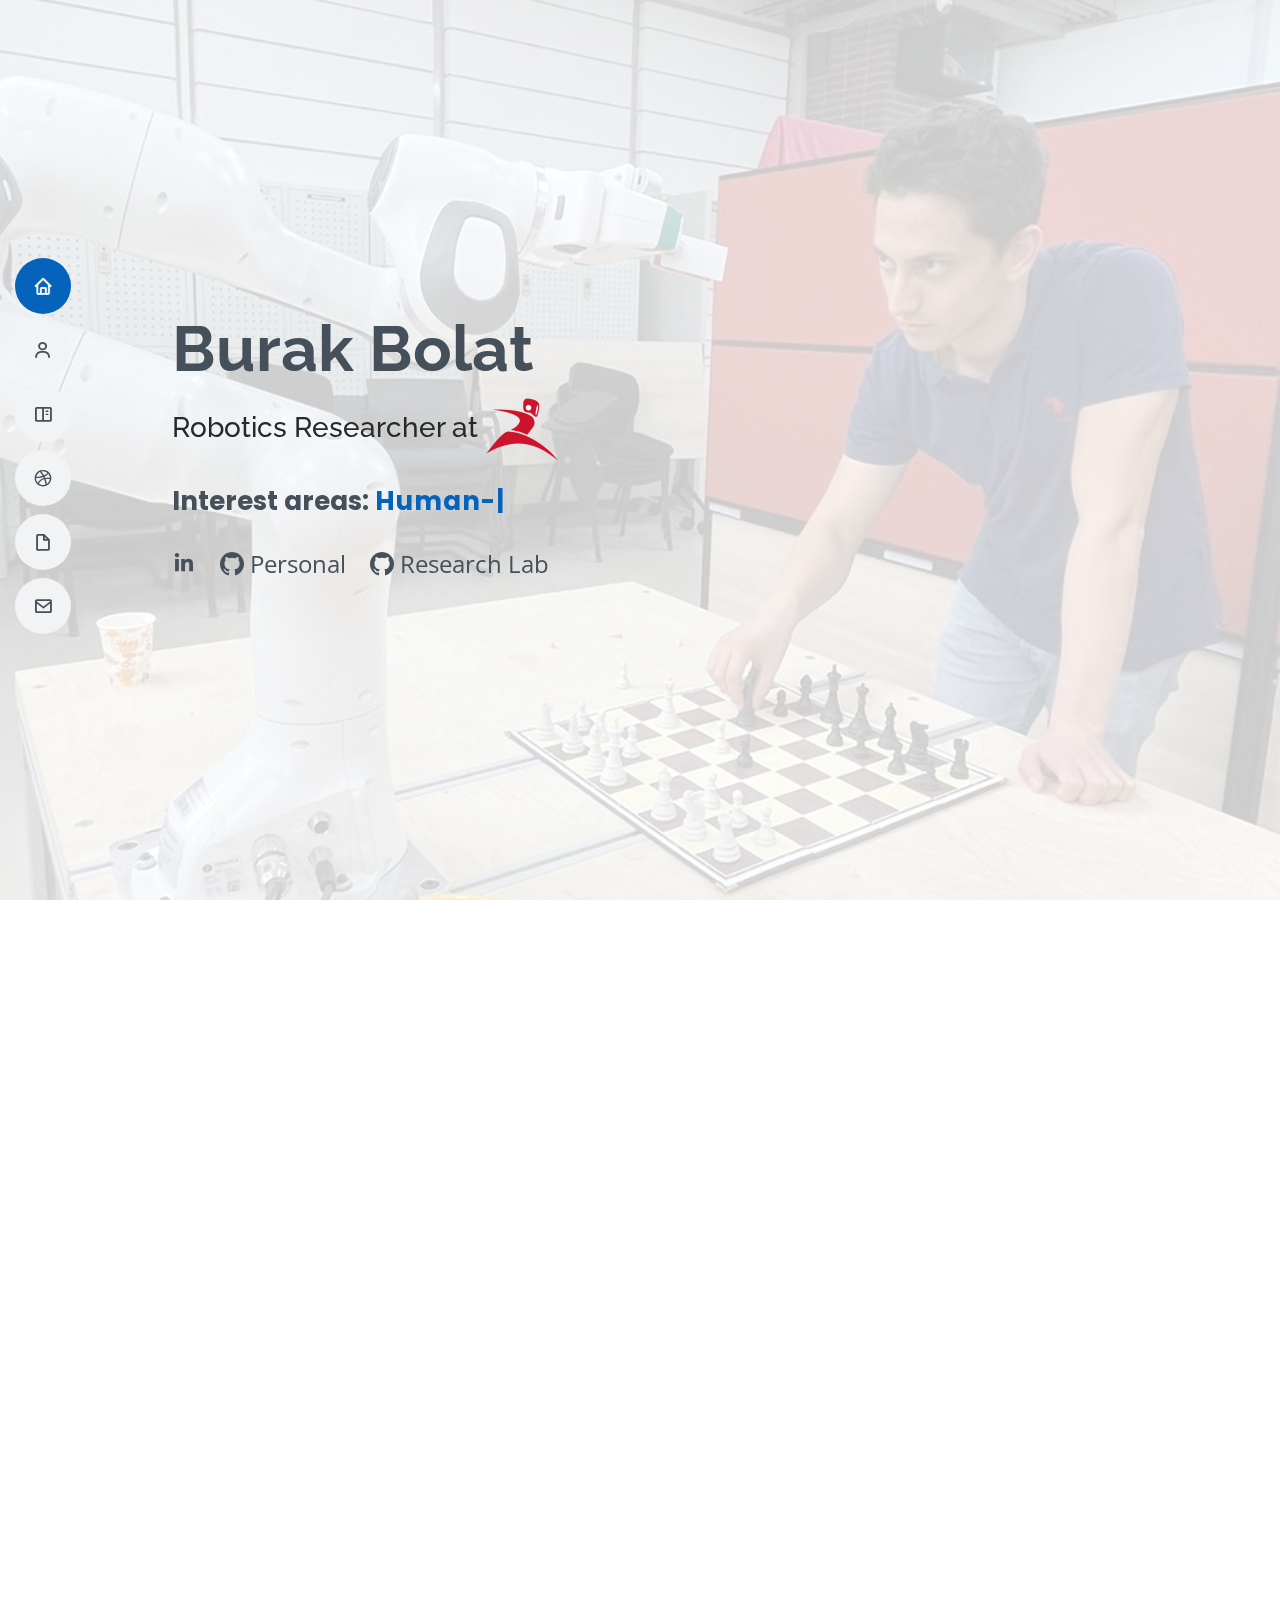
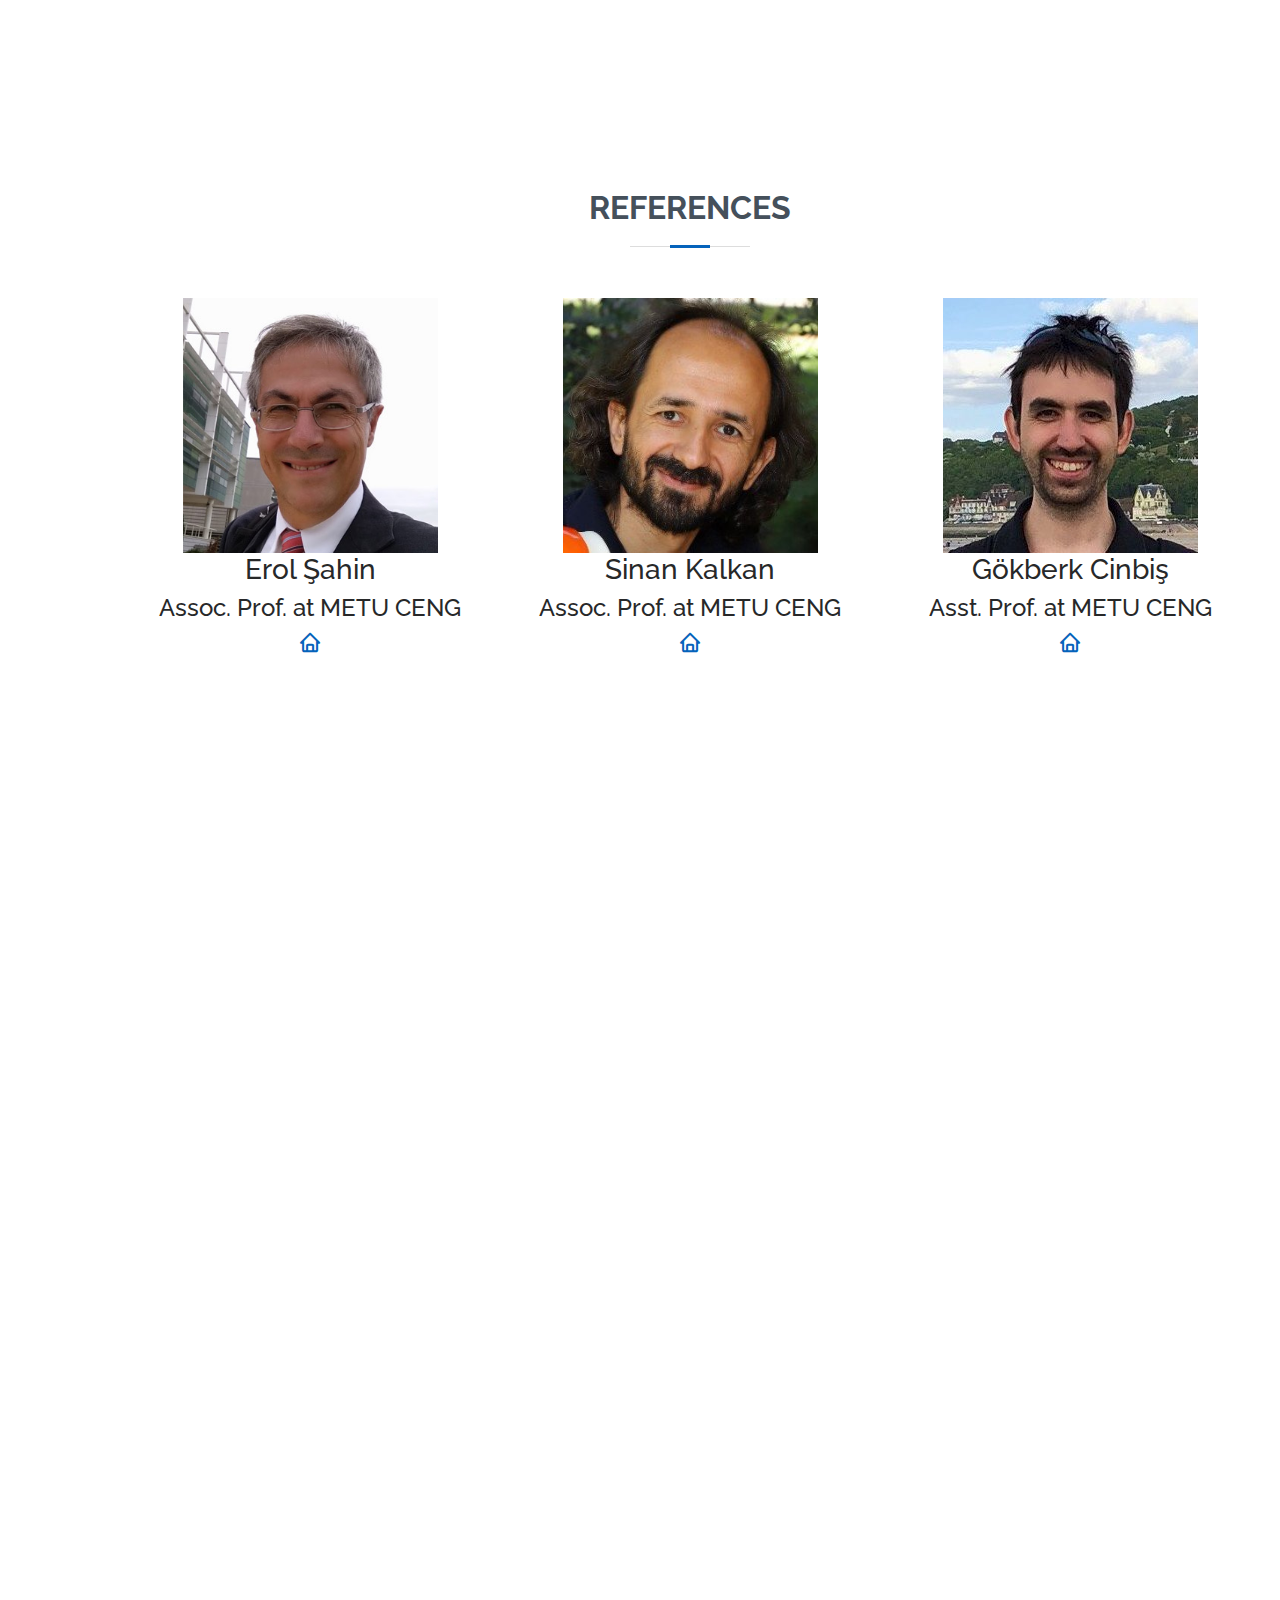
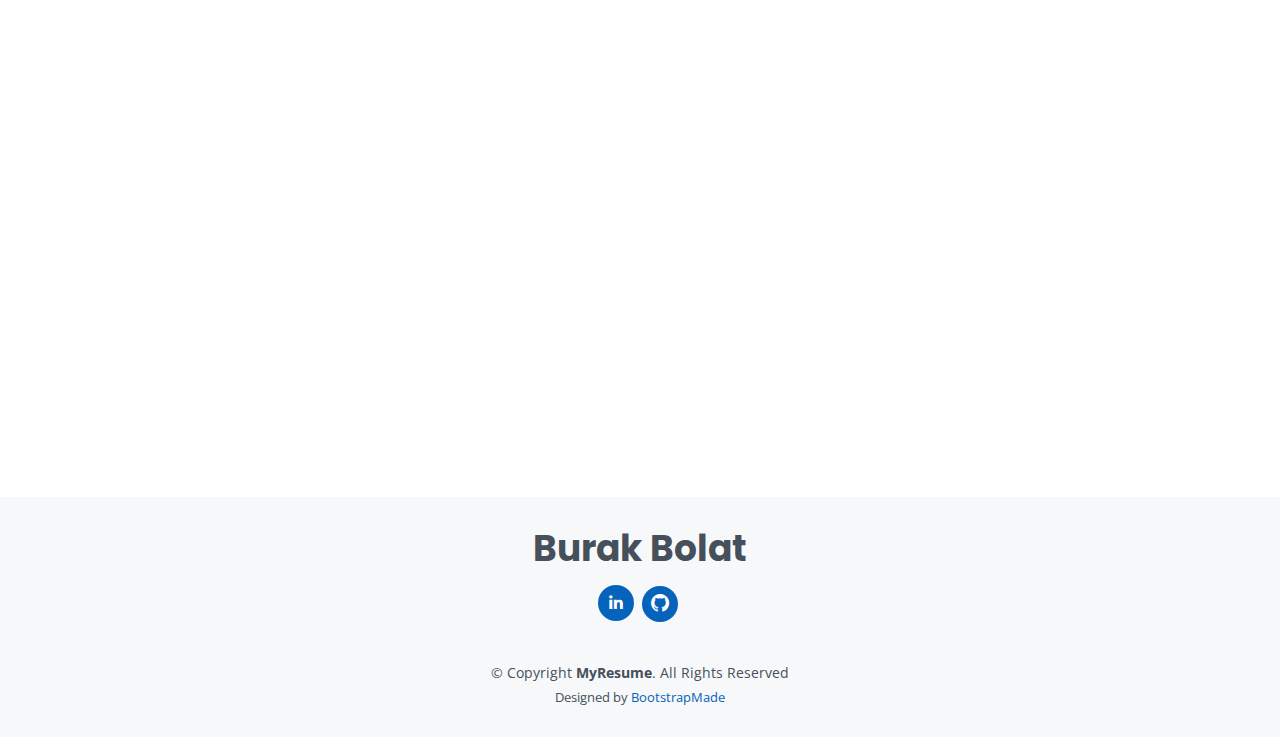
==== commit 103e5536: "Completed v1" ====
--- a/index.html
+++ b/index.html
@@ -48,8 +48,9 @@
       <ul>
         <li><a href="#hero" class="nav-link scrollto active"><i class="bx bx-home"></i> <span>Home</span></a></li>
         <li><a href="#about" class="nav-link scrollto"><i class="bx bx-user"></i> <span>About</span></a></li>
+        <li><a href="#portfolio" class="nav-link scrollto"><i class="bx bx-book-content"></i> <span>Portfolio</span></a></li>
+        <li><a href="#references" class="nav-link scrollto"><i class="bx bxl-dribbble"></i> <span>References</span></a></li>
         <li><a href="#resume" class="nav-link scrollto"><i class="bx bx-file-blank"></i> <span>Resume</span></a></li>
-        <li><a href="#portfolio" class="nav-link scrollto"><i class="bx bx-book-content"></i> <span>Portfolio</span></a></li>
         <!-- <li><a href="#services" class="nav-link scrollto"><i class="bx bx-server"></i> <span>Services</span></a></li> -->
         <li><a href="#contact" class="nav-link scrollto"><i class="bx bx-envelope"></i> <span>Contact</span></a></li>
       </ul>
@@ -62,12 +63,12 @@
     <div class="container" data-aos="zoom-in" data-aos-delay="100">
       <h1>Burak Bolat</h1>
       <p></p>
-      <h3>Robotics Researcher at <a href="https://romer.metu.edu.tr/" target="_blank"> <img width="100" src="assets/img/romer-logo.png"> </a></h3>
+      <h3>Robotics Researcher at <a href="https://romer.metu.edu.tr/" target="_blank"> <img width="75" src="assets/img/romer-logo.png"> </a></h3>
       <p>Interest areas: <span class="typed" data-typed-items="Human-Robot Interaction, Deep Learning, Computer Vision, Reinforcement Learning"></span></p>
       <div class="social-links">
         <a href="https://www.linkedin.com/in/burak-bolat-2579a0177/" target=”_blank” class="linkedin"><i class="bx bxl-linkedin"></i></a>
-        <a href="https://github.com/burakbolat" target="_blank" class="github"><i class="bi bi-github"></i></a>
-        <a href="https://github.com/METU-KALFA" target="_blank" class="github"><i class="bi bi-github"></i></a>
+        <a href="https://github.com/burakbolat" target="_blank" class="github"><i class="bi bi-github"></i> Personal</a>
+        <a href="https://github.com/METU-KALFA" target="_blank" class="github"><i class="bi bi-github"></i> Research Lab</a>
       </div>
     </div>
   </section><!-- End Hero -->
@@ -109,7 +110,7 @@
               </div>
               <div class="col-lg-6">
                 <ul>
-                  <li><i class="bi bi-chevron-right"></i><strong>Working at:</strong> <span>ROMER</span></li>
+                  <li><i class="bi bi-chevron-right"></i><strong>Working at:</strong> <span>ROMER, METU</span></li>
                   <li><i class="bi bi-chevron-right"></i> <strong>Degree:</strong> <span>Computer Engineering Ms.C.</span></li>
                 </ul>
               </div>
@@ -135,9 +136,62 @@
             </p>
         </div>
 
+    
+        
+
+        <!-- <div>
+          <iframe align="left" width="560" display="block" height="315" src="https://www.youtube.com/embed/c6lTAFGQ7Yc" title="YouTube video player" frameborder="0" allow="accelerometer; autoplay; clipboard-write; encrypted-media; gyroscope; picture-in-picture; web-share" allowfullscreen></iframe>
+          <iframe align="right" width="560" display="block" height="315" src="https://www.youtube.com/embed/c6lTAFGQ7Yc" title="YouTube video player" frameborder="0" allow="accelerometer; autoplay; clipboard-write; encrypted-media; gyroscope; picture-in-picture; web-share" allowfullscreen></iframe>
+        </div> -->
+
       </div>
     </section><!-- End About Section -->
-
+    
+    <section id="Snaps" class="portfolio section-bg">
+      <div class="container" data-aos="fade-up">
+
+      <div class="section-title">
+        <h2>Snaps of Works</h2>
+        <p>Some videos related to my works. Detailed versions will be at <a href=#portfolio>Protfolio section</a></p>
+      </div>
+
+      <div align="center" class="col-lg-12">
+          
+        <div class="videos-slider swiper">
+          <div class="swiper-wrapper align-items-center">
+
+            <div class="swiper-slide">
+              <iframe width="720"  height="405"  src="https://www.youtube.com/embed/6BL0h6_Bi_0" title="YouTube video player" frameborder="0" allow="accelerometer; autoplay; clipboard-write; encrypted-media; gyroscope; picture-in-picture; web-share" allowfullscreen></iframe>        
+              <h3>Description: Graduate Project, 2021</h3>
+            </div>
+
+            <div class="swiper-slide">
+              <iframe width="720" height="405"  src="https://www.youtube.com/embed/c6lTAFGQ7Yc" title="YouTube video player" frameborder="0" allow="accelerometer; autoplay; clipboard-write; encrypted-media; gyroscope; picture-in-picture; web-share" allowfullscreen></iframe>
+              <h3>Description: TÜBİTAK project demo for Çırak project, 2021  </h3>
+            </div>
+
+            <div class="swiper-slide">
+              <iframe width="720" height="405" src="https://www.youtube.com/embed/4-gHwBcUYzg" title="YouTube video player" frameborder="0" allow="accelerometer; autoplay; clipboard-write; encrypted-media; gyroscope; picture-in-picture; web-share" allowfullscreen></iframe>
+              <h3>Description: TÜBİTAK project GUI for Kalfa project, 2022 </h3>
+            </div>
+
+            <div class="swiper-slide">
+              <iframe width="720" height="405" src="https://www.youtube.com/embed/0InzQkRVsmw" title="YouTube video player" frameborder="0" allow="accelerometer; autoplay; clipboard-write; encrypted-media; gyroscope; picture-in-picture; web-share" allowfullscreen></iframe>
+              <h3>Description: Handover in simulation for Guided Research course, 2020  </h3>
+            </div>
+
+            <div class="swiper-slide">
+              <iframe width="720" height="405" src="https://www.youtube.com/embed/RyqluxkHVAs" title="YouTube video player" frameborder="0" allow="accelerometer; autoplay; clipboard-write; encrypted-media; gyroscope; picture-in-picture; web-share" allowfullscreen></iframe>
+              <h3>Description: Short documentary video for METU that we assisted </h3>
+            </div>
+          
+          </div>
+          <div class="swiper-button-prev"></div>
+          <div class="swiper-button-next"></div>
+        </div>
+        </div>
+      </div>
+    </section>
     <!-- ======= Facts Section ======= -->
     <!-- <section id="facts" class="facts">
       <div class="container" data-aos="fade-up">
@@ -270,11 +324,16 @@
               <li data-filter="*" class="filter-active">All</li>
               <li data-filter=".filter-research">Research</li>
               <li data-filter=".filter-course">Course Projects</li>
+              <li data-filter=".filter-video">Videos</li>
             </ul>
           </div>
         </div>
 
         <div class="row portfolio-container" data-aos="fade-up" data-aos-delay="200">
+
+          <div class="col-lg-4 col-md-6 portfolio-item filter-video">
+            <iframe width="400" height="225" display="block" src="https://www.youtube.com/embed/6BL0h6_Bi_0" title="YouTube video player" frameborder="0" allow="accelerometer; autoplay; clipboard-write; encrypted-media; gyroscope; picture-in-picture; web-share" allowfullscreen></iframe>        
+          </div>
 
           <div class="col-lg-4 col-md-6 portfolio-item filter-research">
             <div class="portfolio-wrap">
@@ -318,11 +377,57 @@
             </div>
           </div>
 
+          <div class="col-lg-4 col-md-6 portfolio-item filter-video">
+            <iframe width="400" height="225" display="block" src="https://www.youtube.com/embed/c6lTAFGQ7Yc" title="YouTube video player" frameborder="0" allow="accelerometer; autoplay; clipboard-write; encrypted-media; gyroscope; picture-in-picture; web-share" allowfullscreen></iframe>
+          </div>
+
+
         </div>
 
 
       </div>
     </section><!-- End Portfolio Section -->
+
+    <!-- ========= References Section ========== -->
+    <section id="references" class="testmonials section-bg">
+      <div class="section-title">
+        <h2>References</h2>
+      </div>
+
+      <div class="container">
+        <div class="row">
+          <div class="col-lg-4">
+            <div class="testimonial-item text-center">
+              <a align="center"> <img width="255" src="assets/img/references/erol_sahin.jpg" class="testimonial-img" alt=""></a>
+              <h3>Erol Şahin</h3>
+              <h4>Assoc. Prof. at METU CENG</h4>
+              <h4><a target="_blank" href="https://kovan.ceng.metu.edu.tr/~erol/"><i class="bx bx-home"></i></a> </h4>
+            </div>
+          </div>
+          
+          <div class="col-lg-4">
+            <div class="testimonial-item text-center">
+            <a align="center"> <img width="255" src="assets/img/references/sinan_kalkan_cropped-1.jpg" class="testimonial-img" alt=""></a>
+            <h3>Sinan Kalkan</h3>
+            <h4>Assoc. Prof. at METU CENG</h4>
+              <h4><a target="_blank" href="https://kovan.ceng.metu.edu.tr/~skalkan/"><i class="bx bx-home"></i></a> </h4>
+              </div>
+          </div>
+
+          <div class="col-lg-4">
+            <div class="testimonial-item text-center">
+            <a align="center"> <img width="255" src="assets/img/references/gokberk2.jpg" class="testimonial-img" alt=""></a>
+            <h3>Gökberk Cinbiş</h3>
+            <h4>Asst. Prof. at METU CENG</h4>
+            <h4><a target="_blank" href="https://user.ceng.metu.edu.tr/~gcinbis/"><i class="bx bx-home"></i></a> </h4>
+          </div>
+          </div>
+
+        </div>
+      </div>
+    </section>
+
+    <!-- End References Section -->
 
     <!-- ======= Resume Section ======= -->
     <section id="resume" class="resume">
@@ -330,12 +435,12 @@
 
         <div class="section-title">
           <h2>Resume</h2>
-          <p>Magnam dolores commodi suscipit. Necessitatibus eius consequatur ex aliquid fuga eum quidem. Sit sint consectetur velit. Quisquam quos quisquam cupiditate. Et nemo qui impedit suscipit alias ea. Quia fugiat sit in iste officiis commodi quidem hic quas.</p>
+          <a target="_blank" href="Burak Bolat CV.pdf">For detailed CV please see: <i class="bx bx-file"></i></a>
         </div>
 
         <div class="row">
           <div class="col-lg-6">
-            <h3 class="resume-title">Sumary</h3>
+            <!-- <h3 class="resume-title">Sumary</h3>
             <div class="resume-item pb-0">
               <h4>Brandon Johnson</h4>
               <p><em>Innovative and deadline-driven Graphic Designer with 3+ years of experience designing and developing user-centered digital/print marketing material from initial concept to final, polished deliverable.</em></p>
@@ -344,7 +449,7 @@
                 <li>(123) 456-7891</li>
                 <li>alice.barkley@example.com</li>
               </ul>
-            </div>
+            </div> -->
 
             <h3 class="resume-title">Education</h3>
             <div class="resume-item">
@@ -363,25 +468,36 @@
           <div class="col-lg-6">
             <h3 class="resume-title">Professional Experience</h3>
             <div class="resume-item">
-              <h4>Senior graphic design specialist</h4>
-              <h5>2019 - Present</h5>
-              <p><em>Experion, New York, NY </em></p>
+              <h4>Researcher</h4>
+              <h5>2021 - Present</h5>
+              <p><em>Ankara, Türkiye </em></p>
               <ul>
-                <li>Lead in the design, development, and implementation of the graphic, layout, and production communication materials</li>
-                <li>Delegate tasks to the 7 members of the design team and provide counsel on all aspects of the project. </li>
-                <li>Supervise the assessment of all graphic materials in order to ensure quality and accuracy of the design</li>
-                <li>Oversee the efficient use of production project budgets ranging from $2,000 - $25,000</li>
+                <li>I conducted a Human-Robot Interaction study with Assoc. Prof.
+                  Erol Şahin. Adding lifeness on a robot arm (UR5) with breath-
+                  ing and gazing animations was the aim of study. I run exper-
+                  iments with 57 persons to investigate the impact of our pro-
+                  posed animations on humans. The paper will be submitted to
+                  IEEE Robotics and Automation Letters (RAL).</li>
+                <li>We contributed a chapter for the book "Human-Robot Collabo-
+                  ration: Unlocking the Potential for Industrial Applications". I mostly
+                  contributed to the Perception section. The book is unpublished
+                  yet.</li>
+                <li>We published an IROS paper. The study is learning furniture as-
+                  sembly by using point cloud, graph neural networks and rein-
+                  forcement learning.</li>
               </ul>
             </div>
             <div class="resume-item">
-              <h4>Graphic design specialist</h4>
-              <h5>2017 - 2018</h5>
-              <p><em>Stepping Stone Advertising, New York, NY</em></p>
+              <h4>Researcher Intern</h4>
+              <h5>2019 - 2021</h5>
+              <p><em>Ankara, Türkiye</em></p>
               <ul>
-                <li>Developed numerous marketing programs (logos, brochures,infographics, presentations, and advertisements).</li>
-                <li>Managed up to 5 projects or tasks at a given time while under pressure</li>
-                <li>Recommended and consulted with clients on the most appropriate graphic design</li>
-                <li>Created 4+ design presentations and proposals a month for clients and account managers</li>
+                <li>Human-robot handover for UR5 arm.</li>
+                <li>Experienced on ROS (The Robot Operating System), MoveIt,
+                  Gazebo Simulator and Rviz./li>
+                <li>Implemented path planning algorithms: A*, LPA*, RRT, RRT*,
+                  RRT#.</li>
+                <li>mplemented collision avoidance algorithm: ORCA</li>
               </ul>
             </div>
           </div>
@@ -389,7 +505,6 @@
 
       </div>
     </section><!-- End Resume Section -->
-
 
     <!-- ======= Services Section ======= -->
     <!-- <section id="services" class="services">
@@ -578,8 +693,7 @@
           <h2>Contact</h2>
         </div>
 
-        <div class="row mt-1">
-
+        <div class="row" style="align-items:center">
           <div class="col-lg-4">
             <div class="info">
               <div class="address">
@@ -587,23 +701,19 @@
                 <h4>Location:</h4>
                 <p>Ankara / Turkey</p>
               </div>
-
-              <div class="email">
+            </div>
+          </div>
+          <div class="col-lg-4">
+            <div class="info">
+              <div class="address">
                 <i class="bi bi-envelope"></i>
                 <h4>Email:</h4>
                 <p>burakbolatcs@gmail.com</p>
               </div>
-
-              <div class="phone">
-                <i class="bi bi-phone"></i>
-                <h4>Call:</h4>
-                <p>+90 5372892793</p>
-              </div>
-
-            </div>
-
-          </div>
-
+          </div>
+          </div>
+        </div>
+<!-- 
           <div class="col-lg-8 mt-5 mt-lg-0">
 
             <form action="forms/contact.php" method="post" role="form" class="php-email-form">
@@ -629,7 +739,7 @@
               <div class="text-center"><button type="submit">Send Message</button></div>
             </form>
 
-          </div>
+          </div> -->
 
         </div>
 
--- a/assets/css/style.css
+++ b/assets/css/style.css
@@ -731,6 +731,27 @@
   right: 15px;
 }
 
+
+.videos .videos-slider img {
+  width: 100%;
+}
+
+.videos .videos-slider .swiper-pagination {
+  margin-top: 20px;
+  position: relative;
+}
+
+.videos .videos-slider .swiper-pagination .swiper-pagination-bullet {
+  width: 12px;
+  height: 12px;
+  background-color: #fff;
+  opacity: 1;
+  border: 1px solid #0563bb;
+}
+
+.videos .videos-slider .swiper-pagination .swiper-pagination-bullet-active {
+  background-color: #0563bb;
+}
 /*--------------------------------------------------------------
 # Portfolio Details
 --------------------------------------------------------------*/
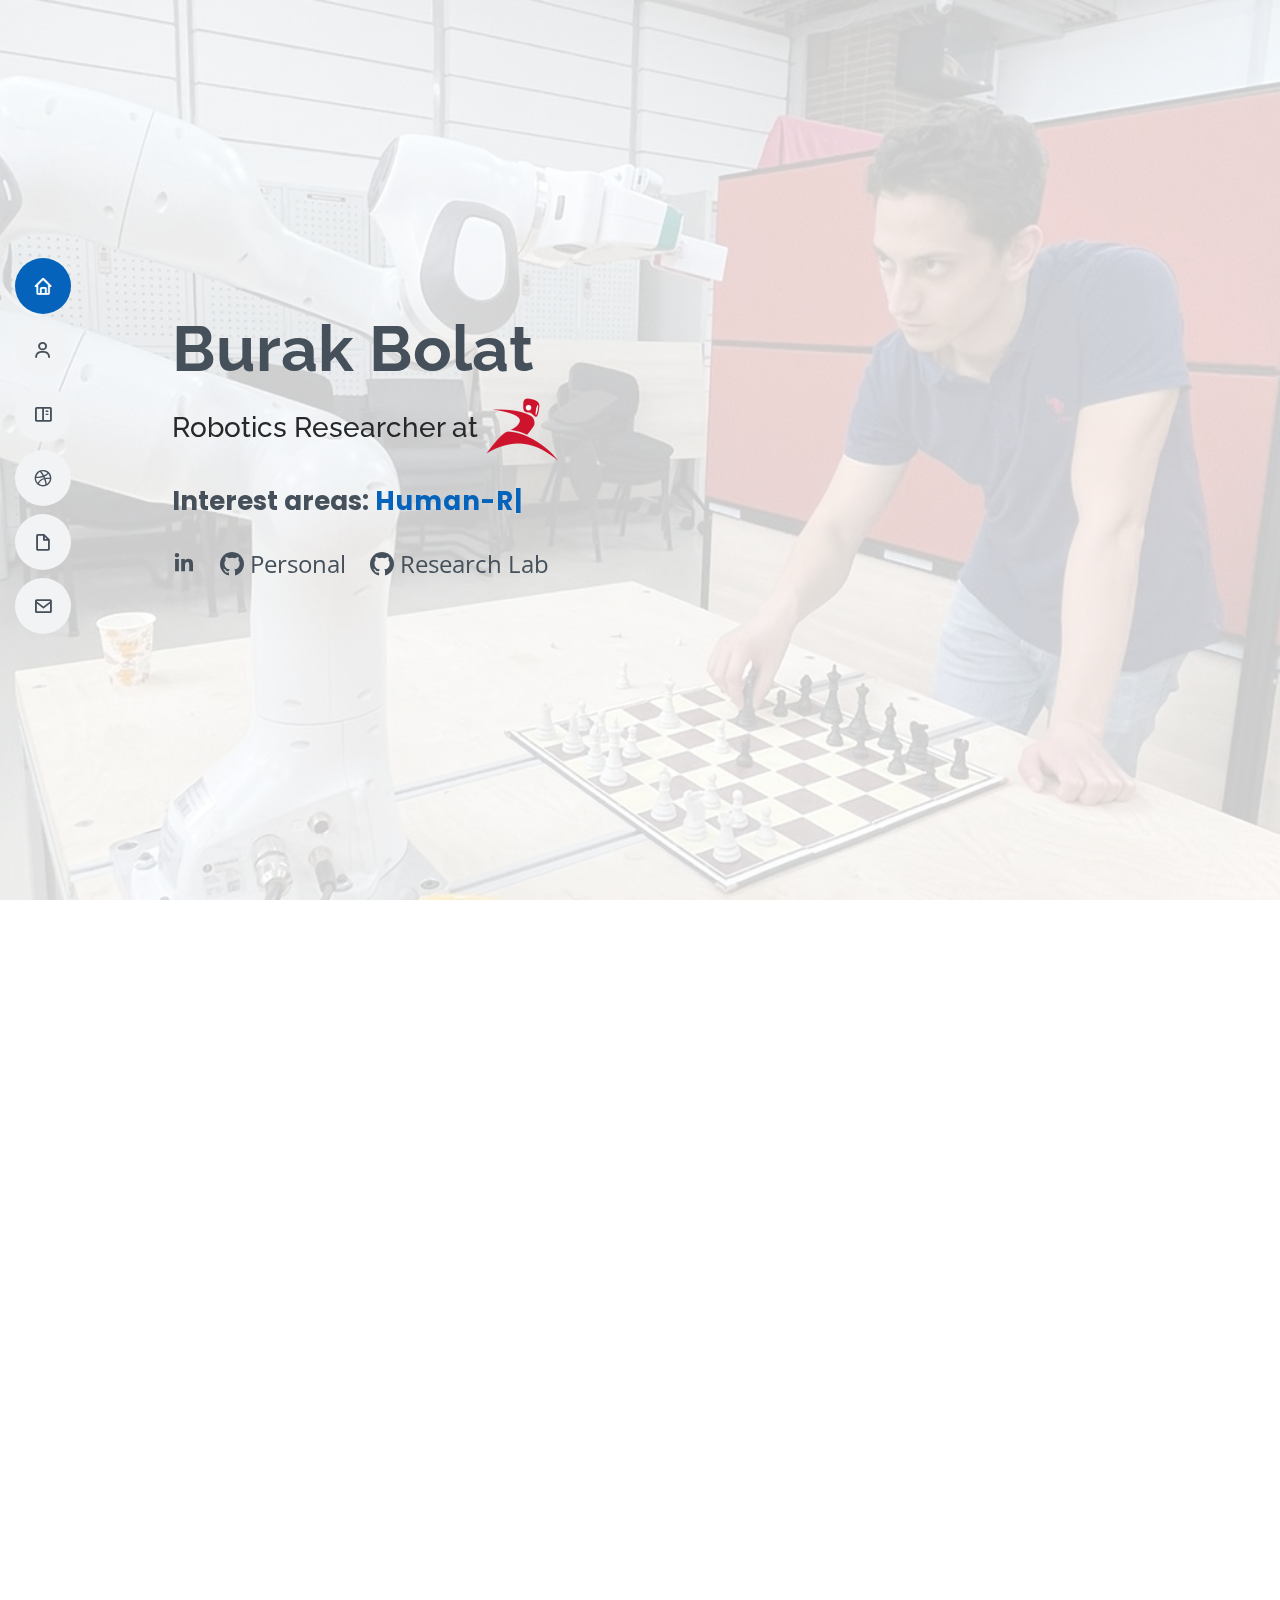
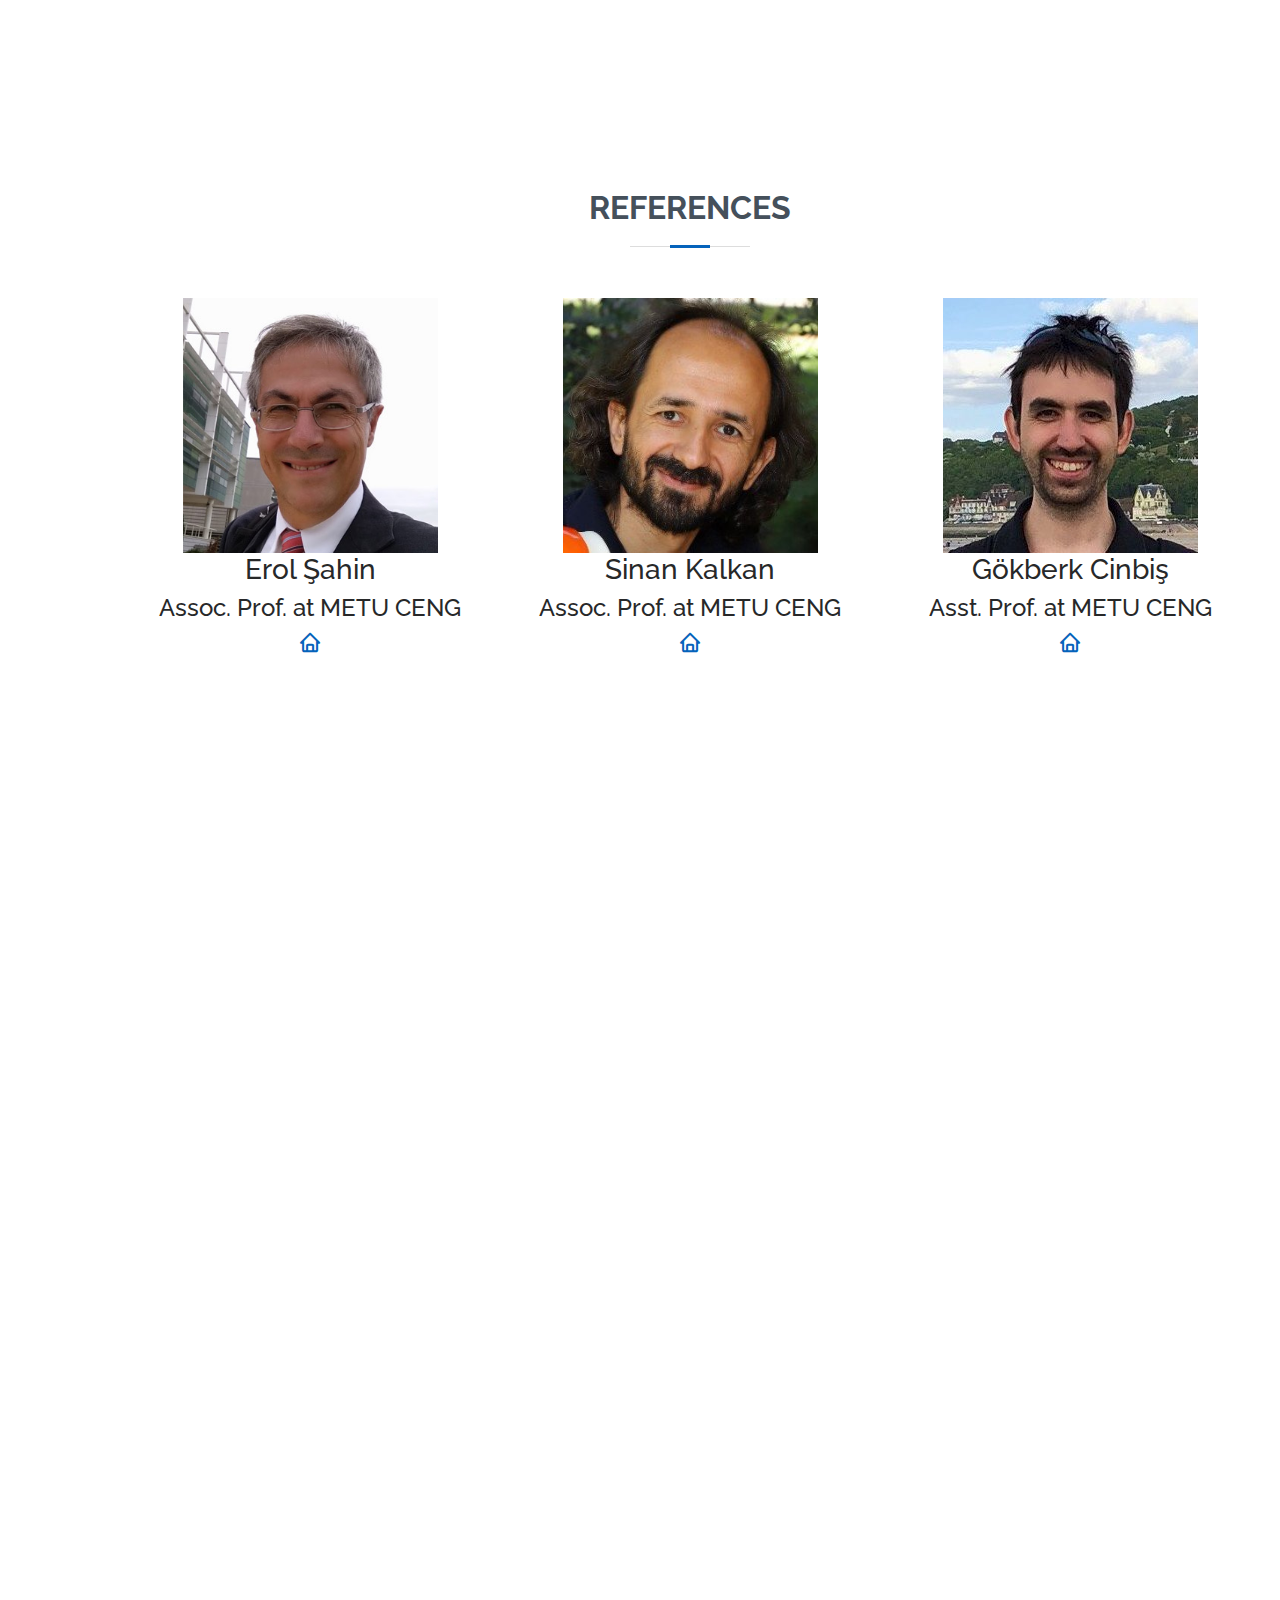
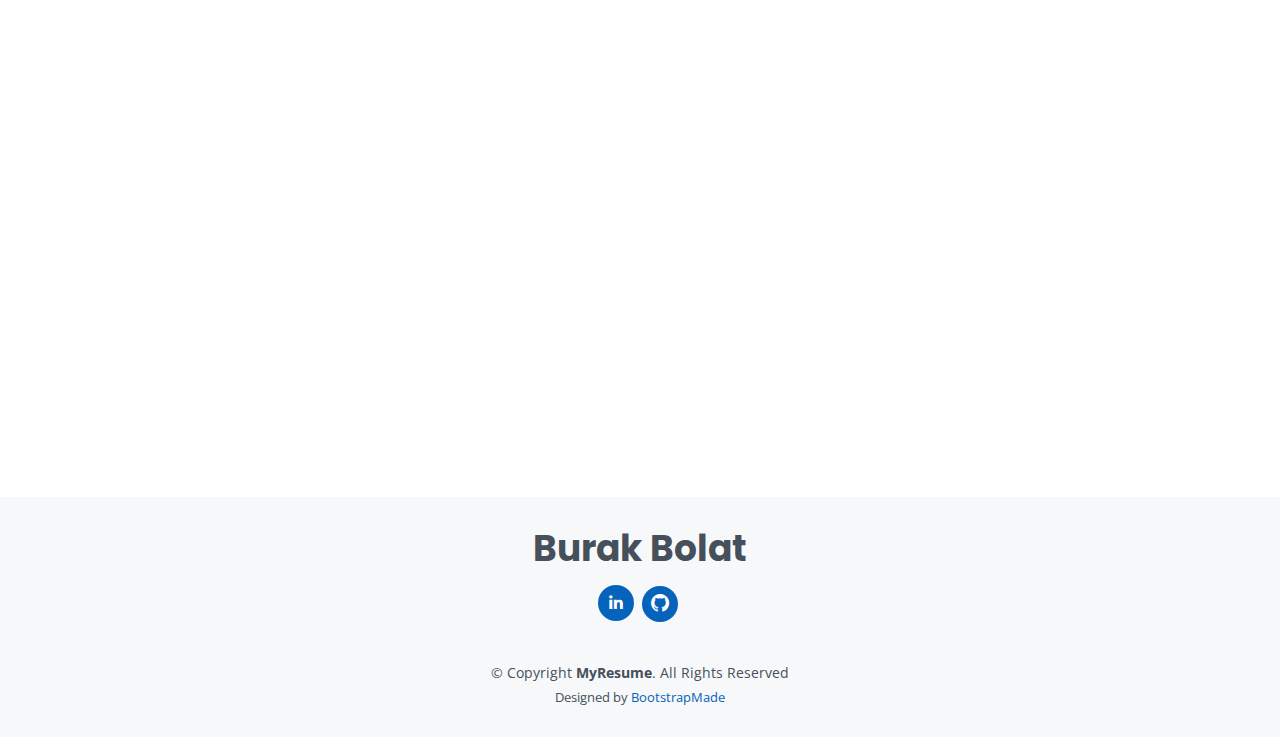
==== commit 3ef3cc22: "Fixed Education section" ====
--- a/index.html
+++ b/index.html
@@ -453,16 +453,18 @@
 
             <h3 class="resume-title">Education</h3>
             <div class="resume-item">
-              <h4>Master of Fine Arts &amp; Graphic Design</h4>
-              <h5>2015 - 2016</h5>
-              <p><em>Rochester Institute of Technology, Rochester, NY</em></p>
-              <p>Qui deserunt veniam. Et sed aliquam labore tempore sed quisquam iusto autem sit. Ea vero voluptatum qui ut dignissimos deleniti nerada porti sand markend</p>
+              <h4>M.Sc. Computer Science</h4>
+              <h5>2021 - present</h5>
+              <p><em>Ankara, Türkiye</em></p>
+              <p><em>Middle East Technical University</em></p>
+              <p>CGPA: 3.93</p>
             </div>
             <div class="resume-item">
-              <h4>Bachelor of Fine Arts &amp; Graphic Design</h4>
-              <h5>2010 - 2014</h5>
-              <p><em>Rochester Institute of Technology, Rochester, NY</em></p>
-              <p>Quia nobis sequi est occaecati aut. Repudiandae et iusto quae reiciendis et quis Eius vel ratione eius unde vitae rerum voluptates asperiores voluptatem Earum molestiae consequatur neque etlon sader mart dila</p>
+              <h4>B.Sc. Computer Science</h4>
+              <h5>2016 - 2021</h5>
+              <p><em>Ankara, Türkiye</em></p>
+              <p><em>Middle East Technical University</em></p>
+              <p>CGPA: 3.37</p>
             </div>
           </div>
           <div class="col-lg-6">
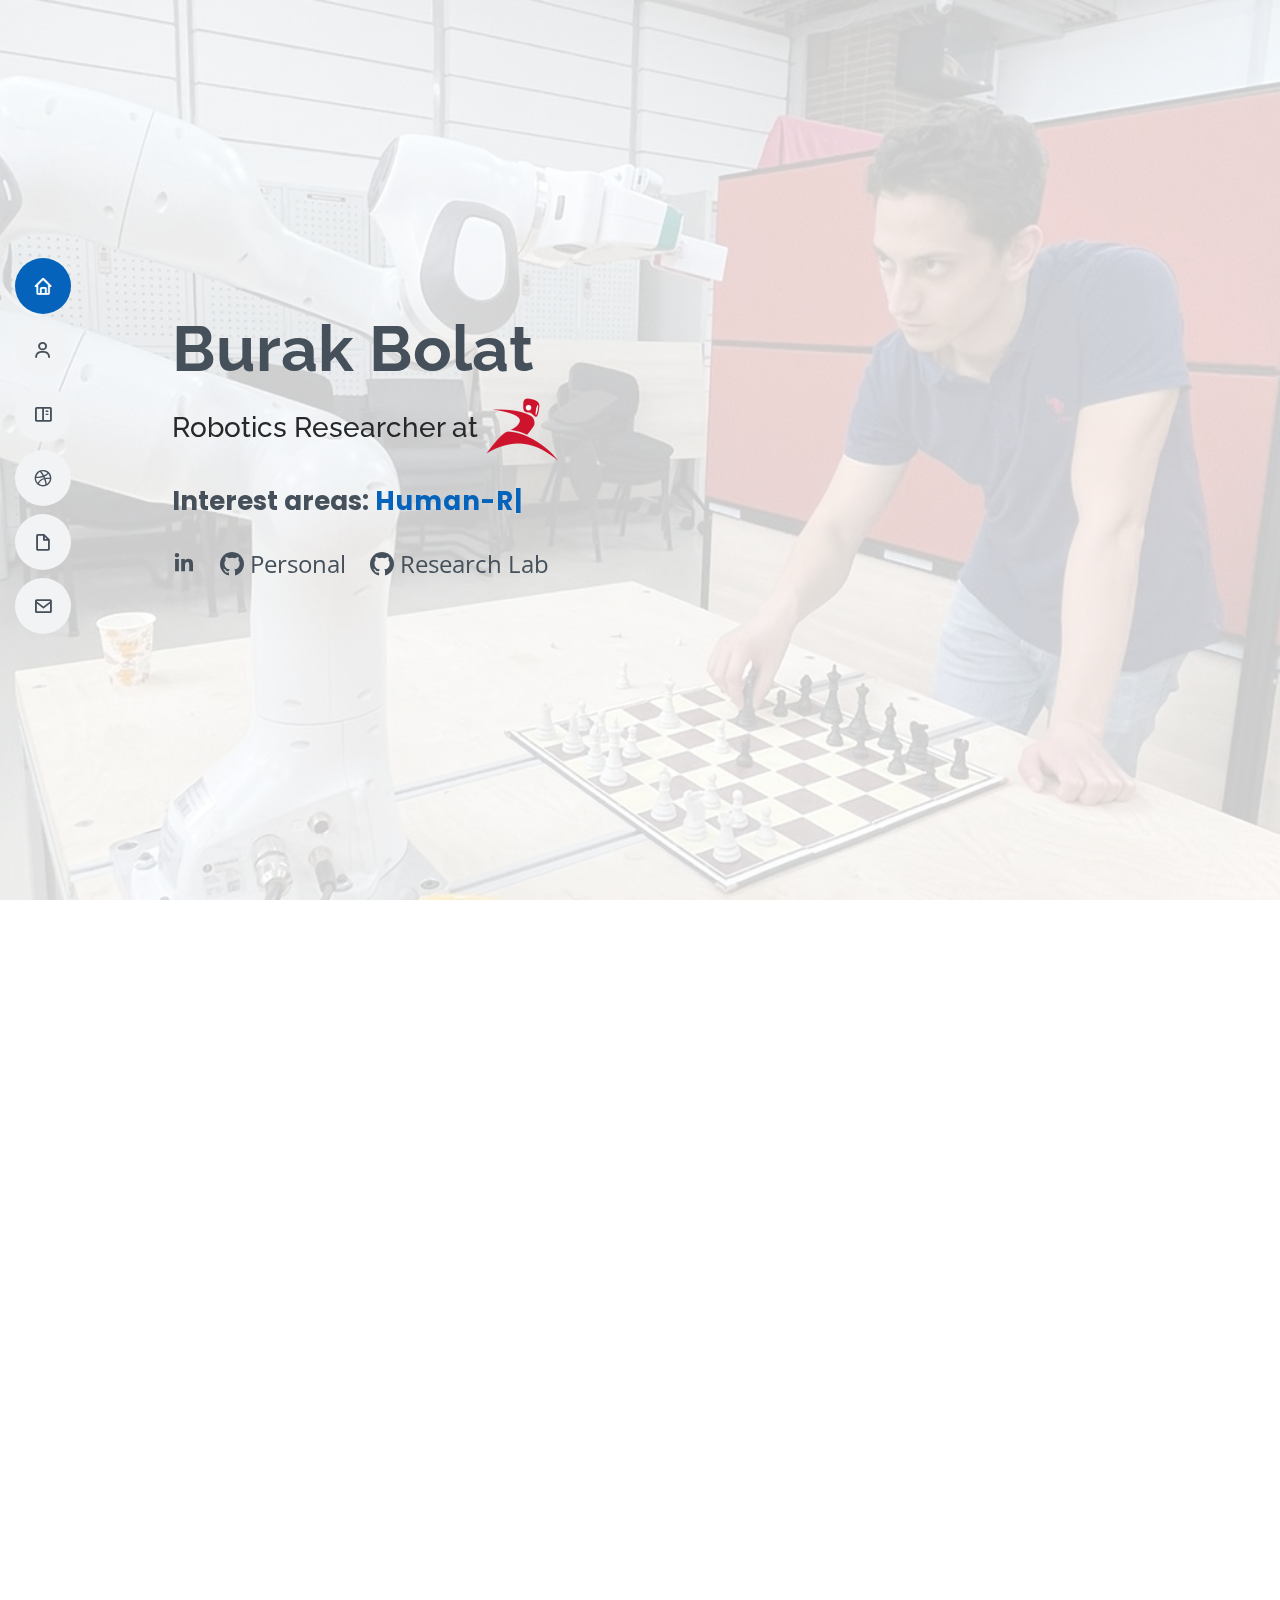
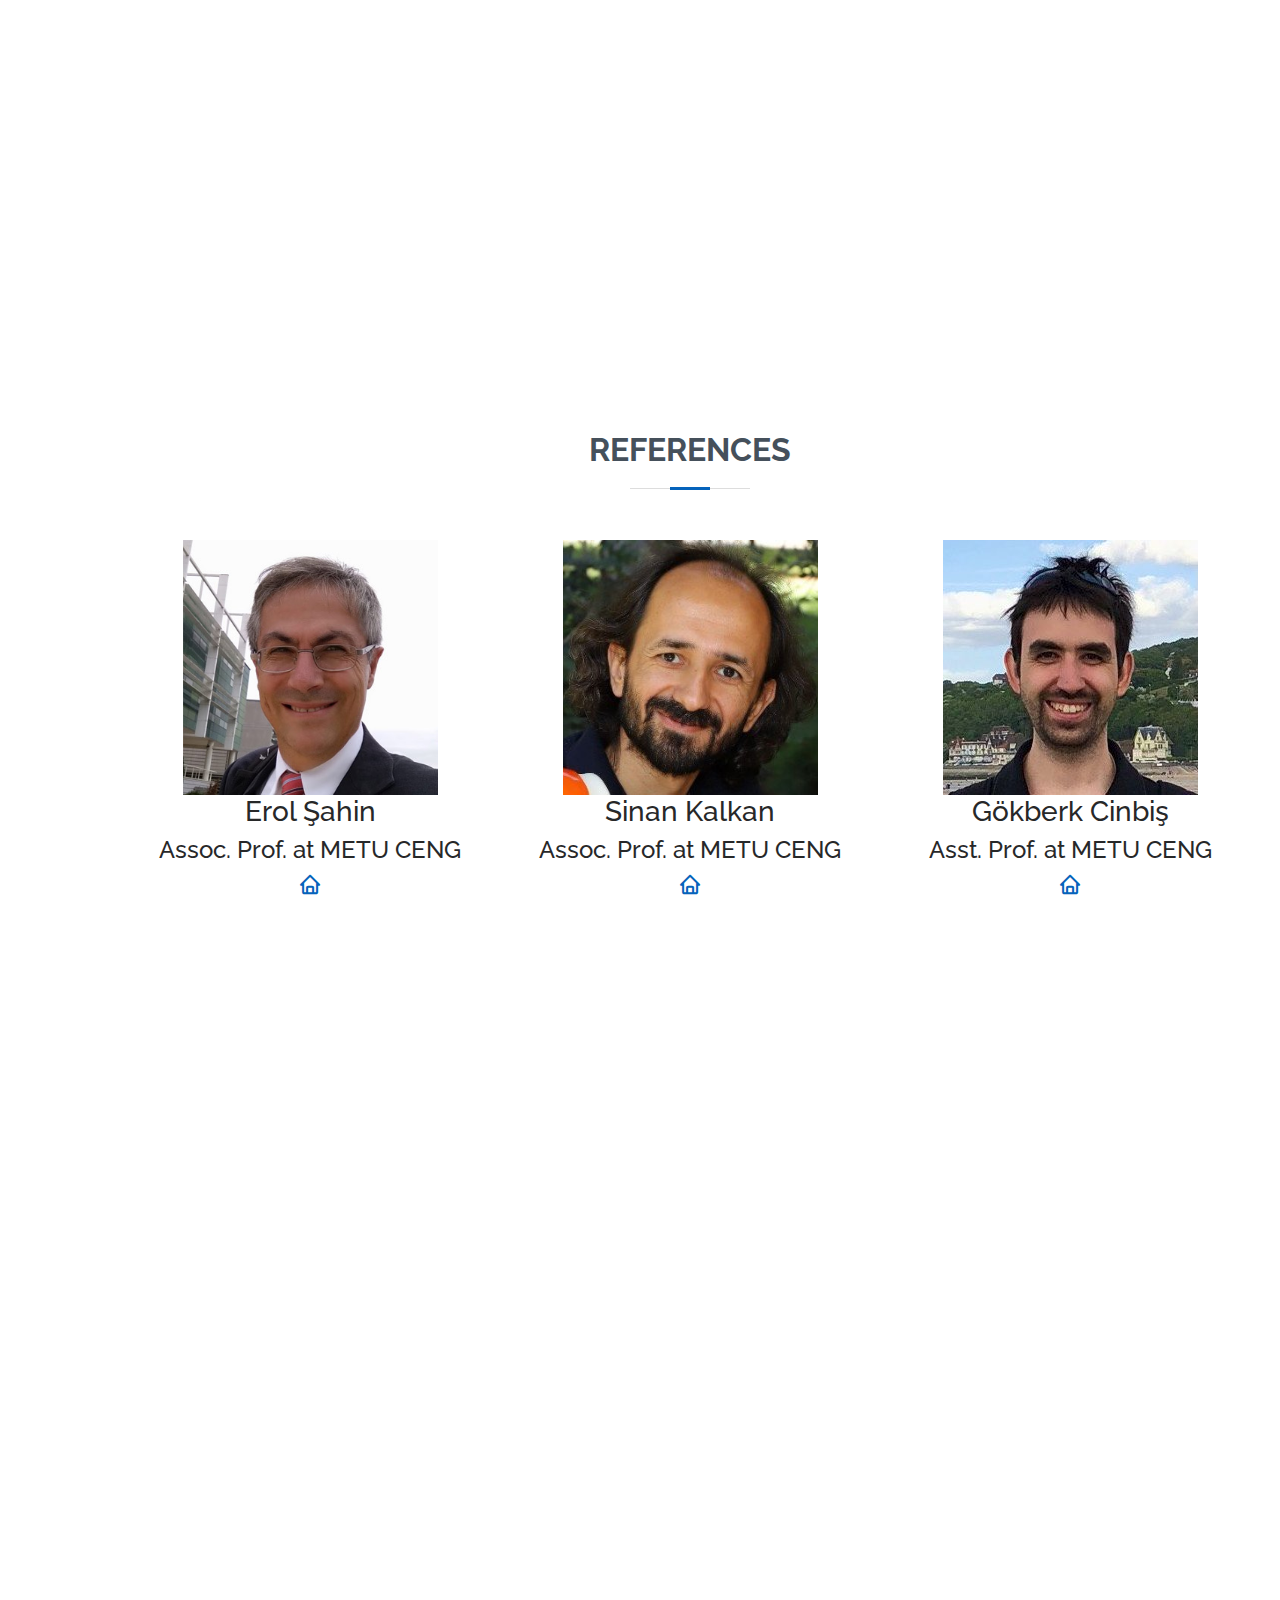
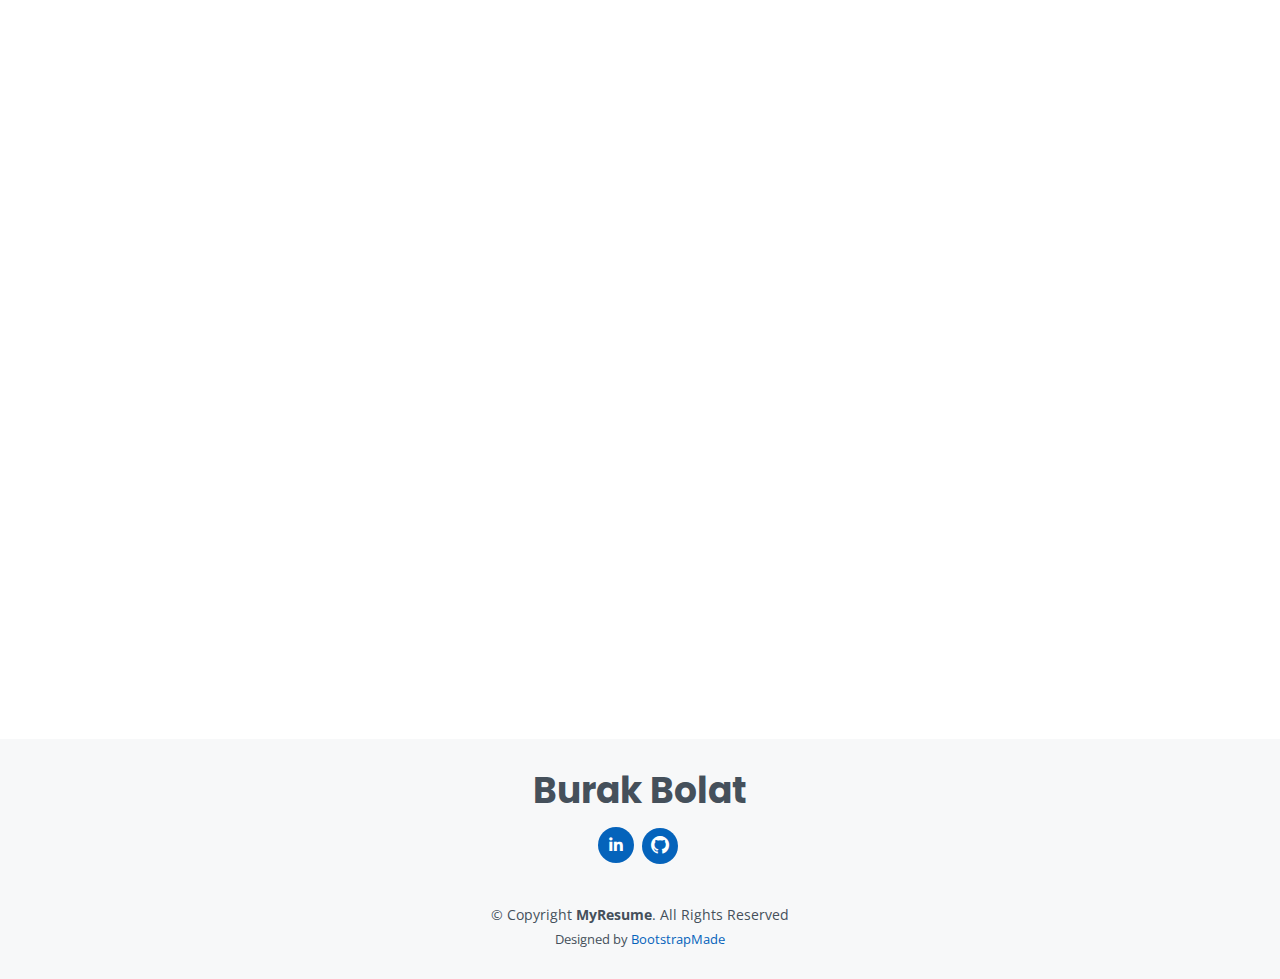
==== commit 9d86d52c: "Responsive videos" ====
--- a/index.html
+++ b/index.html
@@ -161,27 +161,37 @@
           <div class="swiper-wrapper align-items-center">
 
             <div class="swiper-slide">
-              <iframe width="720"  height="405"  src="https://www.youtube.com/embed/6BL0h6_Bi_0" title="YouTube video player" frameborder="0" allow="accelerometer; autoplay; clipboard-write; encrypted-media; gyroscope; picture-in-picture; web-share" allowfullscreen></iframe>        
+              <div class="wrapper">
+                <iframe width="720"  height="405"  src="https://www.youtube.com/embed/6BL0h6_Bi_0" title="YouTube video player" frameborder="0" allow="accelerometer; autoplay; clipboard-write; encrypted-media; gyroscope; picture-in-picture; web-share" allowfullscreen></iframe>        
+              </div>
               <h3>Description: Graduate Project, 2021</h3>
             </div>
 
             <div class="swiper-slide">
-              <iframe width="720" height="405"  src="https://www.youtube.com/embed/c6lTAFGQ7Yc" title="YouTube video player" frameborder="0" allow="accelerometer; autoplay; clipboard-write; encrypted-media; gyroscope; picture-in-picture; web-share" allowfullscreen></iframe>
+              <div class="wrapper">
+                <iframe width="720" height="405"  src="https://www.youtube.com/embed/c6lTAFGQ7Yc" title="YouTube video player" frameborder="0" allow="accelerometer; autoplay; clipboard-write; encrypted-media; gyroscope; picture-in-picture; web-share" allowfullscreen></iframe>
+              </div>
               <h3>Description: TÜBİTAK project demo for Çırak project, 2021  </h3>
             </div>
 
             <div class="swiper-slide">
-              <iframe width="720" height="405" src="https://www.youtube.com/embed/4-gHwBcUYzg" title="YouTube video player" frameborder="0" allow="accelerometer; autoplay; clipboard-write; encrypted-media; gyroscope; picture-in-picture; web-share" allowfullscreen></iframe>
+              <div class="wrapper">
+                <iframe width="720" height="405" src="https://www.youtube.com/embed/4-gHwBcUYzg" title="YouTube video player" frameborder="0" allow="accelerometer; autoplay; clipboard-write; encrypted-media; gyroscope; picture-in-picture; web-share" allowfullscreen></iframe>
+              </div>
               <h3>Description: TÜBİTAK project GUI for Kalfa project, 2022 </h3>
             </div>
 
             <div class="swiper-slide">
-              <iframe width="720" height="405" src="https://www.youtube.com/embed/0InzQkRVsmw" title="YouTube video player" frameborder="0" allow="accelerometer; autoplay; clipboard-write; encrypted-media; gyroscope; picture-in-picture; web-share" allowfullscreen></iframe>
+              <div class="wrapper">
+                <iframe width="720" height="405" src="https://www.youtube.com/embed/0InzQkRVsmw" title="YouTube video player" frameborder="0" allow="accelerometer; autoplay; clipboard-write; encrypted-media; gyroscope; picture-in-picture; web-share" allowfullscreen></iframe>
+              </div>
               <h3>Description: Handover in simulation for Guided Research course, 2020  </h3>
             </div>
 
             <div class="swiper-slide">
-              <iframe width="720" height="405" src="https://www.youtube.com/embed/RyqluxkHVAs" title="YouTube video player" frameborder="0" allow="accelerometer; autoplay; clipboard-write; encrypted-media; gyroscope; picture-in-picture; web-share" allowfullscreen></iframe>
+              <div class="wrapper">
+                <iframe width="720" height="405" src="https://www.youtube.com/embed/RyqluxkHVAs" title="YouTube video player" frameborder="0" allow="accelerometer; autoplay; clipboard-write; encrypted-media; gyroscope; picture-in-picture; web-share" allowfullscreen></iframe>
+              </div>
               <h3>Description: Short documentary video for METU that we assisted </h3>
             </div>
           
@@ -332,7 +342,9 @@
         <div class="row portfolio-container" data-aos="fade-up" data-aos-delay="200">
 
           <div class="col-lg-4 col-md-6 portfolio-item filter-video">
-            <iframe width="400" height="225" display="block" src="https://www.youtube.com/embed/6BL0h6_Bi_0" title="YouTube video player" frameborder="0" allow="accelerometer; autoplay; clipboard-write; encrypted-media; gyroscope; picture-in-picture; web-share" allowfullscreen></iframe>        
+              <div class="wrapper">
+                <iframe width="400" height="225" display="block" src="https://www.youtube.com/embed/6BL0h6_Bi_0" title="YouTube video player" frameborder="0" allow="accelerometer; autoplay; clipboard-write; encrypted-media; gyroscope; picture-in-picture; web-share" allowfullscreen></iframe>
+              </div>
           </div>
 
           <div class="col-lg-4 col-md-6 portfolio-item filter-research">
@@ -378,7 +390,9 @@
           </div>
 
           <div class="col-lg-4 col-md-6 portfolio-item filter-video">
-            <iframe width="400" height="225" display="block" src="https://www.youtube.com/embed/c6lTAFGQ7Yc" title="YouTube video player" frameborder="0" allow="accelerometer; autoplay; clipboard-write; encrypted-media; gyroscope; picture-in-picture; web-share" allowfullscreen></iframe>
+            <div class="portfolio-wrap">
+              <iframe width="400" height="225" display="block" src="https://www.youtube.com/embed/c6lTAFGQ7Yc" title="YouTube video player" frameborder="0" allow="accelerometer; autoplay; clipboard-write; encrypted-media; gyroscope; picture-in-picture; web-share" allowfullscreen></iframe>
+            </div>
           </div>
 
 
--- a/assets/css/style.css
+++ b/assets/css/style.css
@@ -140,6 +140,24 @@
   #main {
     margin-left: 100px;
   }
+}
+
+/* 
+# Iframe wrapper for responsiveness
+*/
+
+.wrapper {
+  position: relative;
+  padding-bottom: 56.25%; /* 16:9 */
+  padding-top: 25px;
+  height: 0;
+}
+.wrapper iframe {
+  position: absolute;
+  top: 0;
+  left: 0;
+  width: 100%;
+  height: 100%;
 }
 
 /*--------------------------------------------------------------
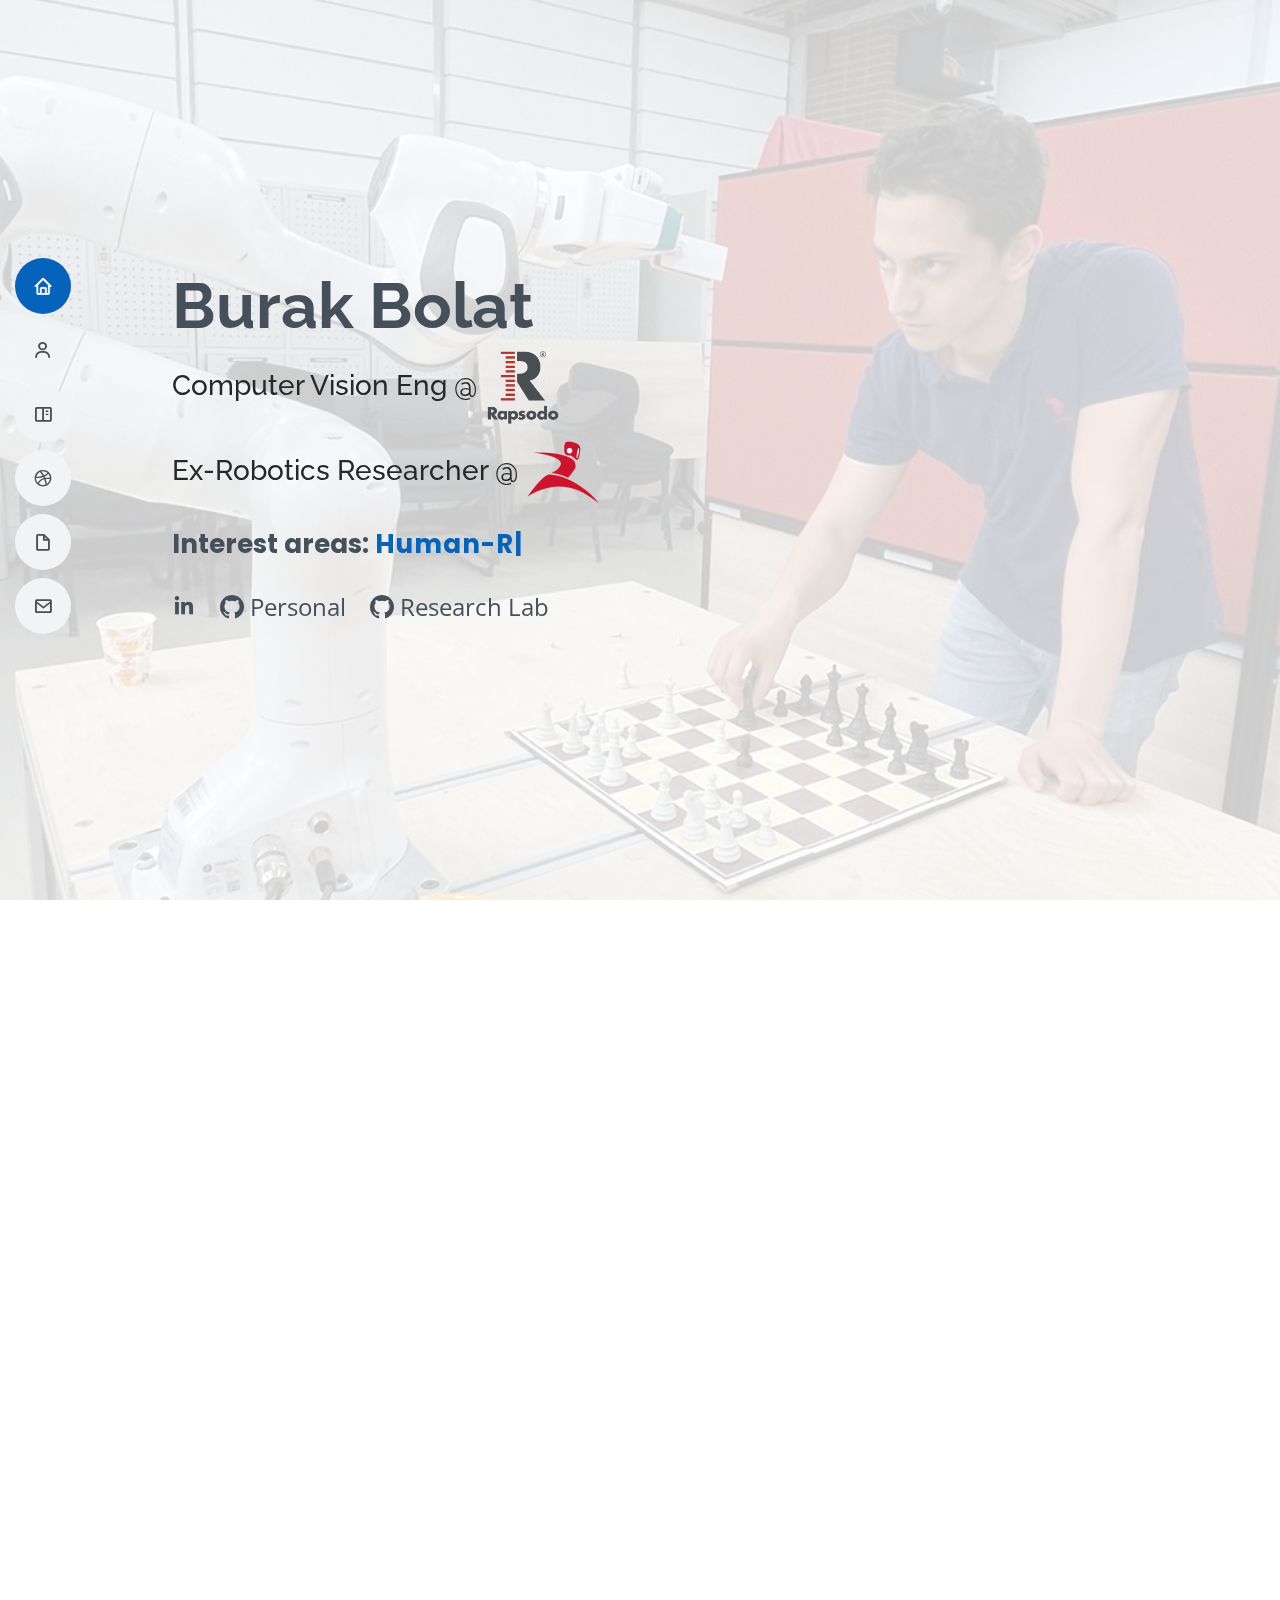
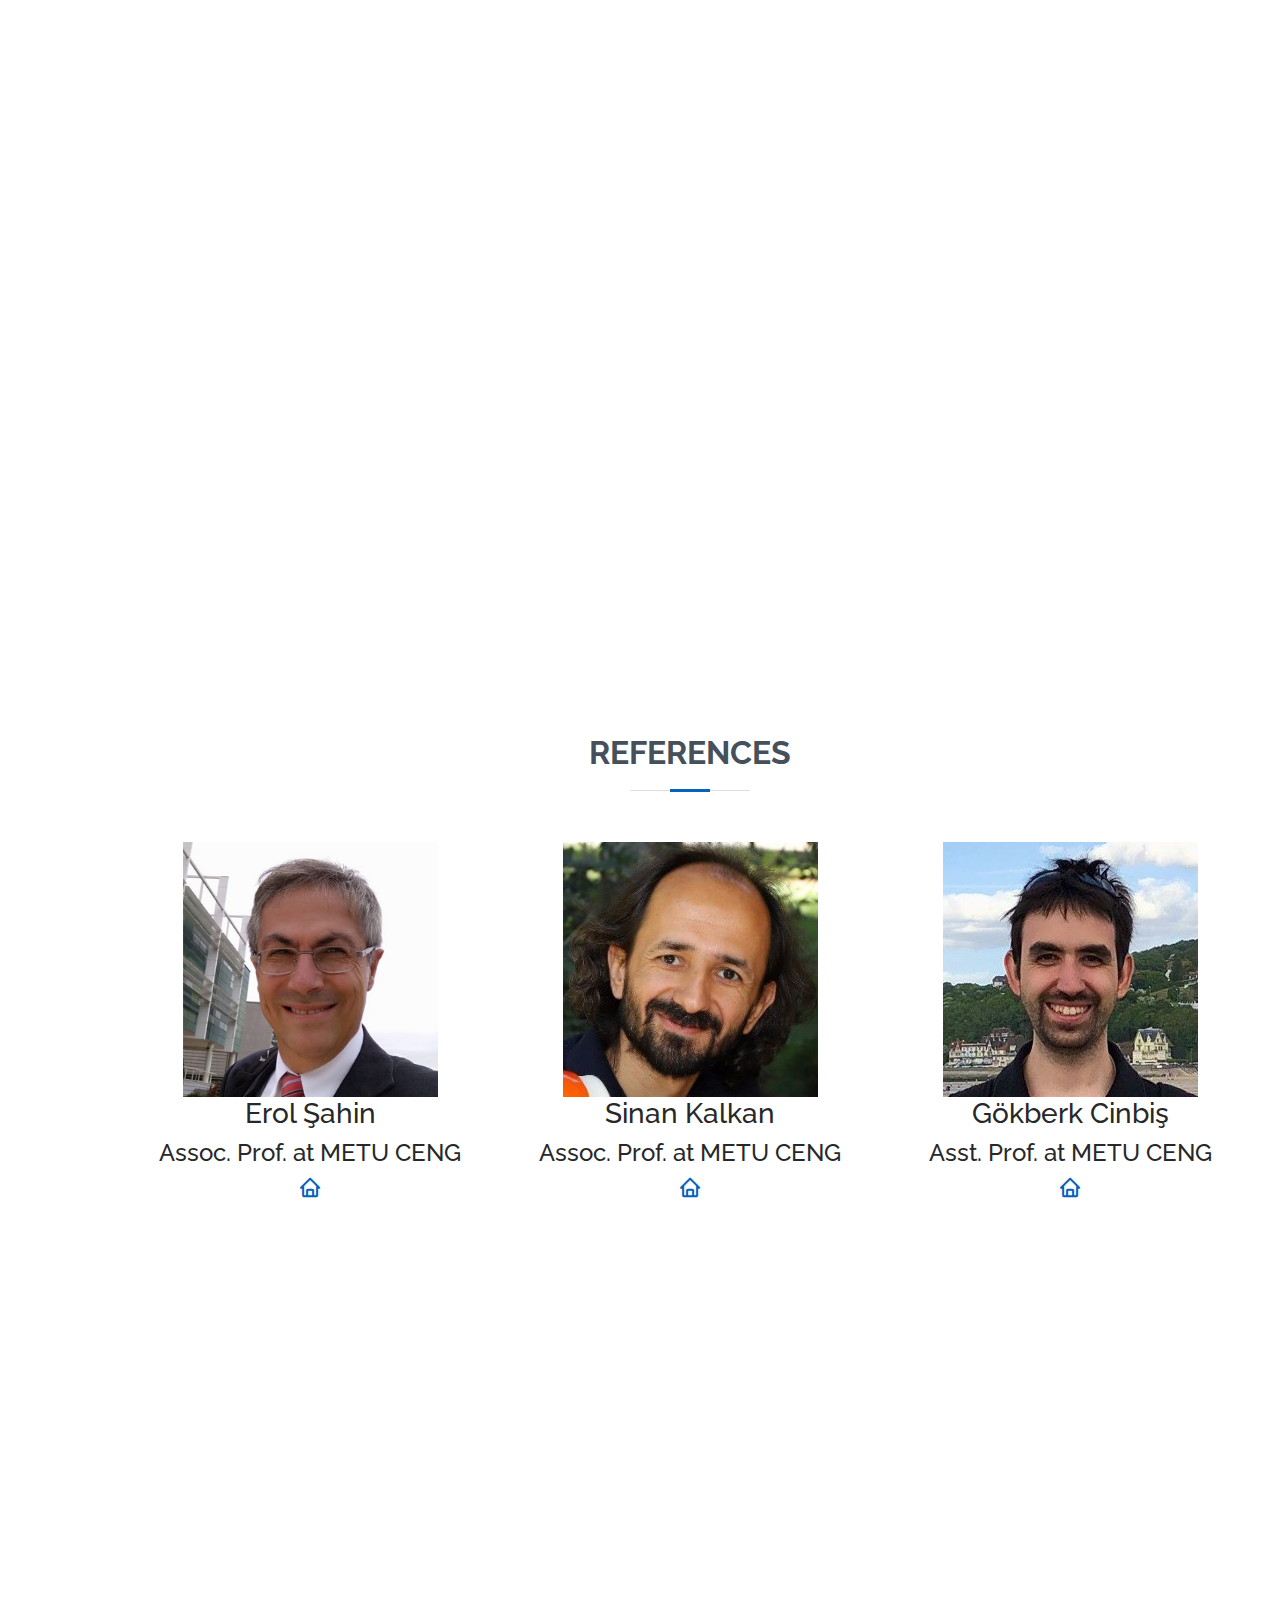
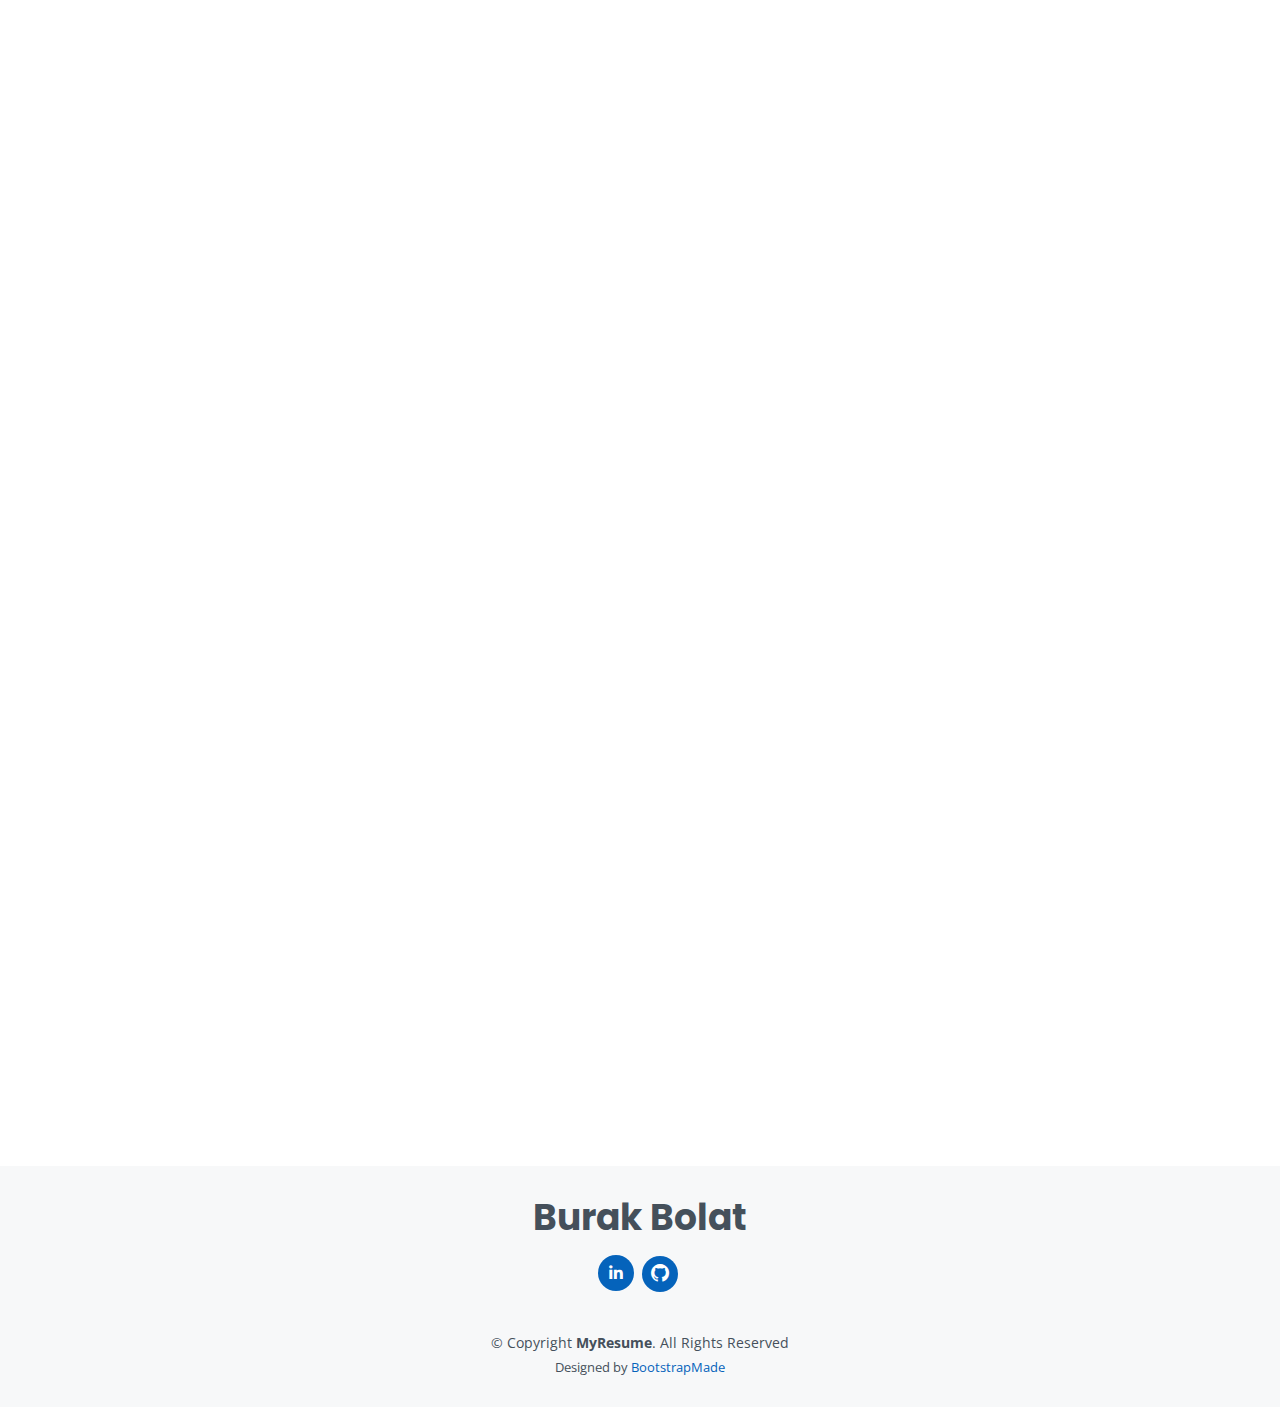
==== commit 99596b58: "Updated with the new js implementation and added msc info." ====
--- a/index.html
+++ b/index.html
@@ -63,7 +63,8 @@
     <div class="container" data-aos="zoom-in" data-aos-delay="100">
       <h1>Burak Bolat</h1>
       <p></p>
-      <h3>Robotics Researcher at <a href="https://romer.metu.edu.tr/" target="_blank"> <img width="75" src="assets/img/romer-logo.png"> </a></h3>
+      <h3>Computer Vision Eng @ <a href="https://rapsodo.com/" target="_blank"> <img width="75" src="assets/img/rapsodo.png"> </a></h3>
+      <h3>Ex-Robotics Researcher @ <a href="https://romer.metu.edu.tr/" target="_blank"> <img width="75" src="assets/img/romer-logo.png"> </a></h3>
       <p>Interest areas: <span class="typed" data-typed-items="Human-Robot Interaction, Deep Learning, Computer Vision, Reinforcement Learning"></span></p>
       <div class="social-links">
         <a href="https://www.linkedin.com/in/burak-bolat-2579a0177/" target=”_blank” class="linkedin"><i class="bx bxl-linkedin"></i></a>
@@ -82,8 +83,7 @@
         <div class="section-title">
           <h2>About</h2>
           <p>
-            Seeking under the hood and imagining with "What If" questions. Two facts describing me. 
-            
+            Driven by curiosity and fueled by "What If" questions, I'm always exploring what's beneath the surface.
           </p>
         </div>
 
@@ -97,44 +97,61 @@
           <div class="col-lg-8 pt-4 pt-lg-0 content">
             <h2>Robotics Researcher</h2>
             <p align="justify" class="fst-italic">
-              I have a B.Sc. from Computer Engineering department of Middle East Technical University (METU). I am pursuing my M.Sc. from the same department. 
-              I've been studying <i>robotics</i>, <i>computer vision</i> and <i>human-robot interaction</i> at <a href="https://kovan.ceng.metu.edu.tr/" target=”_blank” class="linkedin">Kovan</a> and <a href="https://romer.metu.edu.tr/" target=”_blank” class="linkedin">ROMER</a> 
-              for nearly 4 years.
+              I hold a B.Sc. and an M.Sc. from the Computer Engineering Department of Middle East Technical University (METU).
+I spent nearly 4 years studying <i>robotics</i>, <i>computer vision</i>, and <i>human-robot interaction</i> at <a href="https://kovan.ceng.metu.edu.tr/" target=”_blank” class="linkedin">Kovan</a> and <a href="https://romer.metu.edu.tr/" target=”_blank” class="linkedin">ROMER</a>.
+Currently, I work at <a href="https://rapsodo.com" target=”_blank” class="linkedin">Rapsodo</a>, a sports analysis company leveraging cutting-edge <i>computer vision</i> technology to revolutionize athletic performance.
             </p>
             <div class="row">
+                              
               <div class="col-lg-6">
                 <ul>
-                  <li><i class="bi bi-chevron-right"></i> <strong>Birthday:</strong> 1998 &nbsp; <strong> Age:</strong> <span>24</span></li>
                   <li><i class="bi bi-chevron-right"></i> <strong>City:</strong> <span>Ankara, Turkey</span></li>
                 </ul>
               </div>
-              <div class="col-lg-6">
-                <ul>
-                  <li><i class="bi bi-chevron-right"></i><strong>Working at:</strong> <span>ROMER, METU</span></li>
-                  <li><i class="bi bi-chevron-right"></i> <strong>Degree:</strong> <span>Computer Engineering Ms.C.</span></li>
-                </ul>
-              </div>
             </div>
           </div>
           <p align="justify">
-              My greatest passion is revealing the algorithm behind evertyhing I wonder, and my way of understanding a stuff is feeling it with touching, seeing and showing it to others. Therefore, I observe 
-              to see patterns and states in anything. However, taking one more step, playing with the stuff enables the power of intervention instead of just observing. Consequently, if I have a chance to observe, I observe. However, if I see a way to interact with a stuff, I interact. For 
-              instance, if I see a robot, I move it and play with it's sensors. If I see a hoverboard, I drive (sorry Romer colleagues). 
-              Therefore, I spend most of my time with playing, i.e. trying and failing. 
+            I'm driven by a deep curiosity to uncover the algorithms behind everything that piques my interest. My approach to understanding is hands-on—I love to touch, see, and share my discoveries with others. I’m constantly observing to find patterns and states, but I don’t stop there. If I can interact with something, I do. Whether it’s moving a robot or experimenting with its sensors, or riding a hoverboard (sorry, Romer colleagues!), I believe in diving in and learning through doing. This is why I spend most of my time playing, trying, and failing, as it’s the best way to learn.
             </p>
             <p align="justify">
-              I guess that gives a clue why I've chosen robotics. Robotic gives me
-              the opportunity of touching, seeing, showing and impressing people. On the other hand, computer vision is one way of robot's sensing of the world. Moreover, one can visualize 
-              nearly each step of process. This is like the trip of the image that we can observe. Thus, it attracts me. 
+              This hands-on approach is one of the reasons I chose robotics. It gives me the opportunity to physically interact with systems, see them work, and show others the magic behind them. Computer vision is especially exciting for me because it lets robots "sense" the world, and I can visualize nearly every step of that process. It's like following the journey of an image from start to finish, and it fascinates me.
             </p>
             <p align="justify">
-              Actually, there are other fields of computer science I wonder but could not find time to dive and drown in them. For instance, I studied motion planning and collision avoidance 
-              during my first intership. Another field that I would like to explore is computer graphics which engaged my attention at the computer graphics course. 
+              While robotics is my main focus, I also have a broad curiosity in other areas of computer science, like motion planning and collision avoidance, which I studied during my first internship. Computer graphics is another area that caught my attention during a course, and I had the chance to dive deep into it during my time at Rapsodo, where I worked on generating synthetic data for training. This experience further fueled my interest in the field, and I’d love to explore it even more.
             </p>
             <p align="justify">
-              When I am not at the lab, you can find me at playing football or computer games, doing exercises with weights, reading classics or trying to learn playing electric guitar.
+              When I’m not in the lab or the office, you’ll find me playing football, gaming, lifting weights, reading classics, or trying to learn electric guitar.
             </p>
         </div>
+
+        <section id="threejs-app">
+          <h2>Interactive Application from MSc. Thesis: Formulating Social Cues for Cobots</h2>
+          <p>
+            Explore my interactive Three.js application, HRI4CobotJS, which showcases the development of two non-verbal computational HRI filters—gazing and breathing—designed to transform a UR5 robot arm into an interactive HRI research platform. 
+            These filters aim to enhance the perceived interaction quality of Cobots, as evaluated in a study with 57 participants through constructs like Social Presence and Anthropomorphism. 
+            Click "Enable Application" below to view it without overloading your system.
+          </p>
+          <button id="enableAppBtn">Enable Application</button>
+          <div id="appPlaceholder" style="display: none;">
+              <iframe 
+                  src="https://burakbolat.github.io/HRI4CobotJS" 
+                  width="100%" 
+                  height="500px" 
+                  frameborder="0" 
+                  loading="lazy">
+              </iframe>
+          </div>
+      </section>
+      
+      <script>
+          const enableAppBtn = document.getElementById('enableAppBtn');
+          const appPlaceholder = document.getElementById('appPlaceholder');
+      
+          enableAppBtn.addEventListener('click', () => {
+              appPlaceholder.style.display = 'block';
+              enableAppBtn.style.display = 'none';
+          });
+      </script>
 
     
         
@@ -390,7 +407,7 @@
           </div>
 
           <div class="col-lg-4 col-md-6 portfolio-item filter-video">
-            <div class="portfolio-wrap">
+            <div class="wrapper">
               <iframe width="400" height="225" display="block" src="https://www.youtube.com/embed/c6lTAFGQ7Yc" title="YouTube video player" frameborder="0" allow="accelerometer; autoplay; clipboard-write; encrypted-media; gyroscope; picture-in-picture; web-share" allowfullscreen></iframe>
             </div>
           </div>
@@ -468,7 +485,7 @@
             <h3 class="resume-title">Education</h3>
             <div class="resume-item">
               <h4>M.Sc. Computer Science</h4>
-              <h5>2021 - present</h5>
+              <h5>2021 - 2024</h5>
               <p><em>Ankara, Türkiye</em></p>
               <p><em>Middle East Technical University</em></p>
               <p>CGPA: 3.93</p>
@@ -484,8 +501,17 @@
           <div class="col-lg-6">
             <h3 class="resume-title">Professional Experience</h3>
             <div class="resume-item">
+              <h4>Computer Vision Engineer</h4>
+              <h5>2023 - present</h5>
+              <h5>Rapsodo</h5>
+              <p><em>Ankara, Türkiye </em></p>
+              <ul>
+              </ul>
+            </div>
+            <div class="resume-item">
               <h4>Researcher</h4>
-              <h5>2021 - Present</h5>
+              <h5>2021 - 2023</h5>
+              <h5>Center of Robotics and AI (ROMER)</h5>
               <p><em>Ankara, Türkiye </em></p>
               <ul>
                 <li>I conducted a Human-Robot Interaction study with Assoc. Prof.
@@ -506,11 +532,12 @@
             <div class="resume-item">
               <h4>Researcher Intern</h4>
               <h5>2019 - 2021</h5>
+              <h5>Kovan Robotics Lab</h5>
               <p><em>Ankara, Türkiye</em></p>
               <ul>
                 <li>Human-robot handover for UR5 arm.</li>
                 <li>Experienced on ROS (The Robot Operating System), MoveIt,
-                  Gazebo Simulator and Rviz./li>
+                  Gazebo Simulator and Rviz.</li>
                 <li>Implemented path planning algorithms: A*, LPA*, RRT, RRT*,
                   RRT#.</li>
                 <li>mplemented collision avoidance algorithm: ORCA</li>
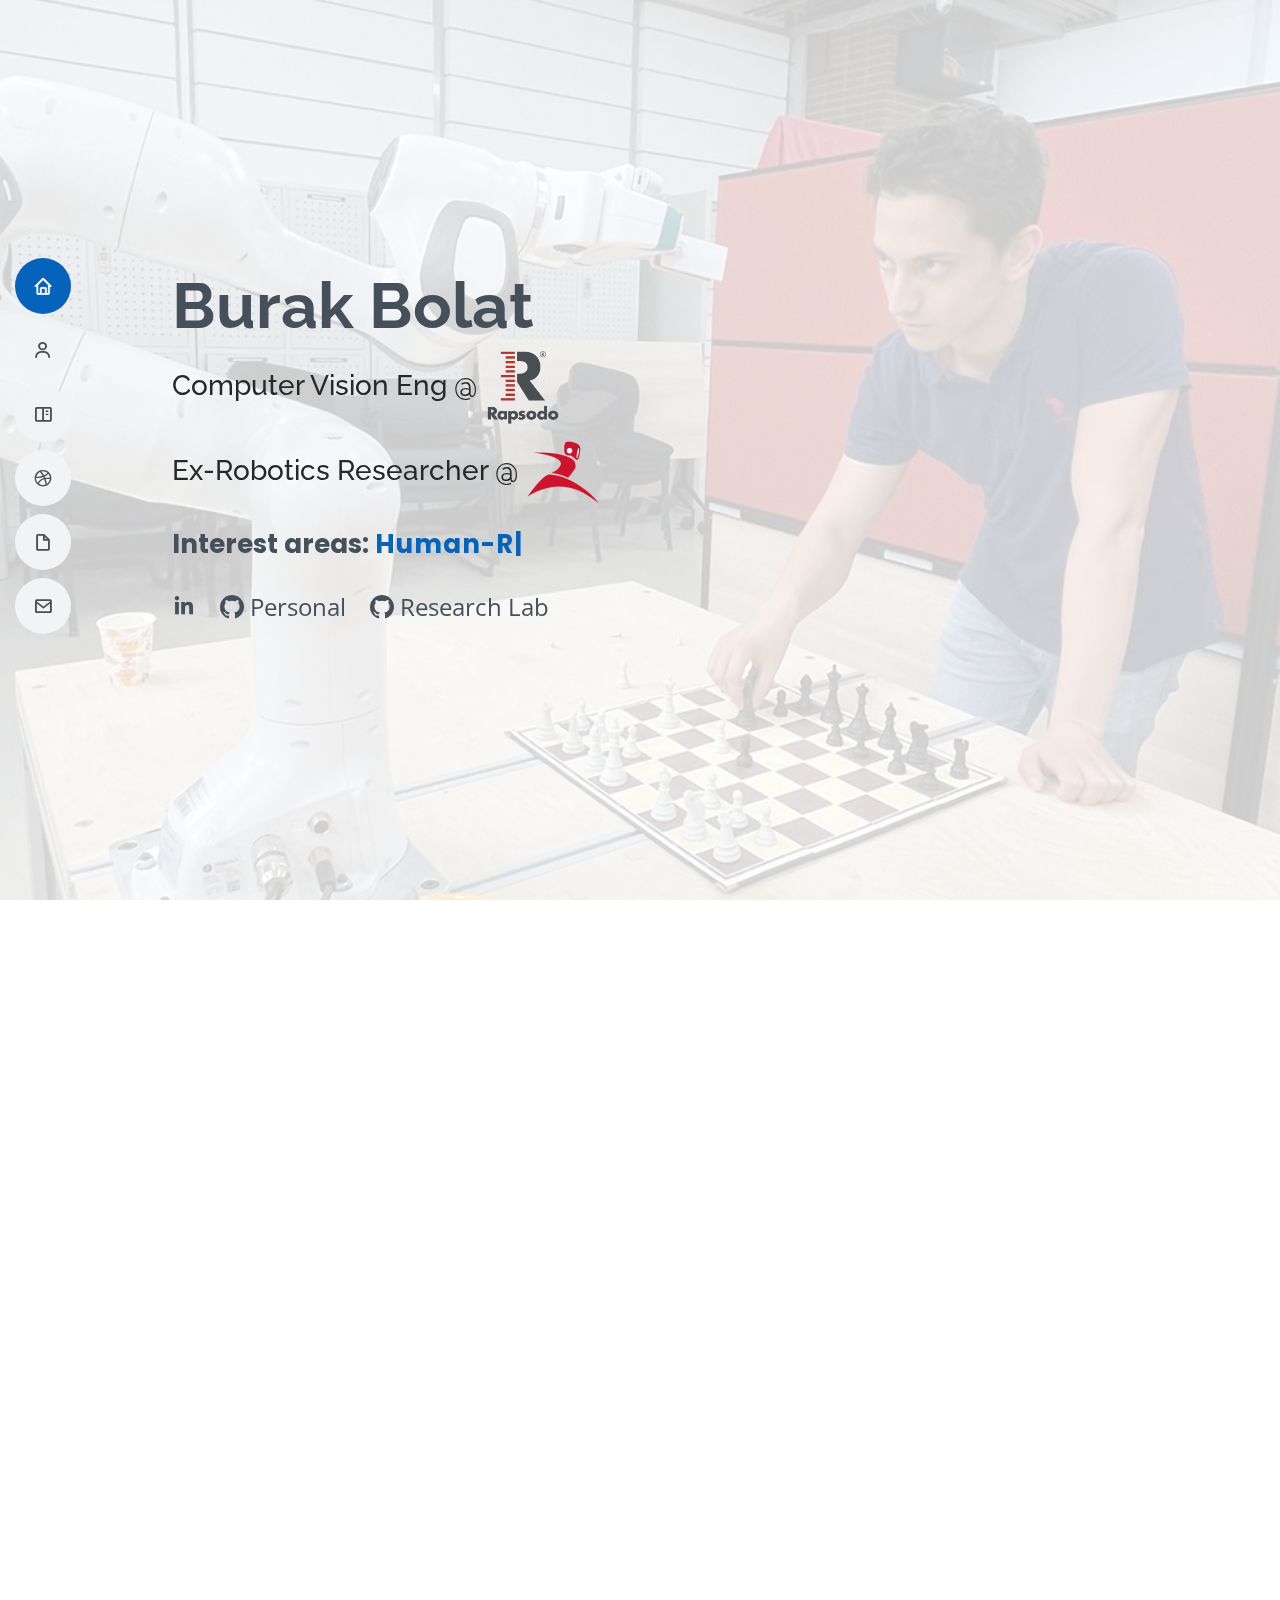
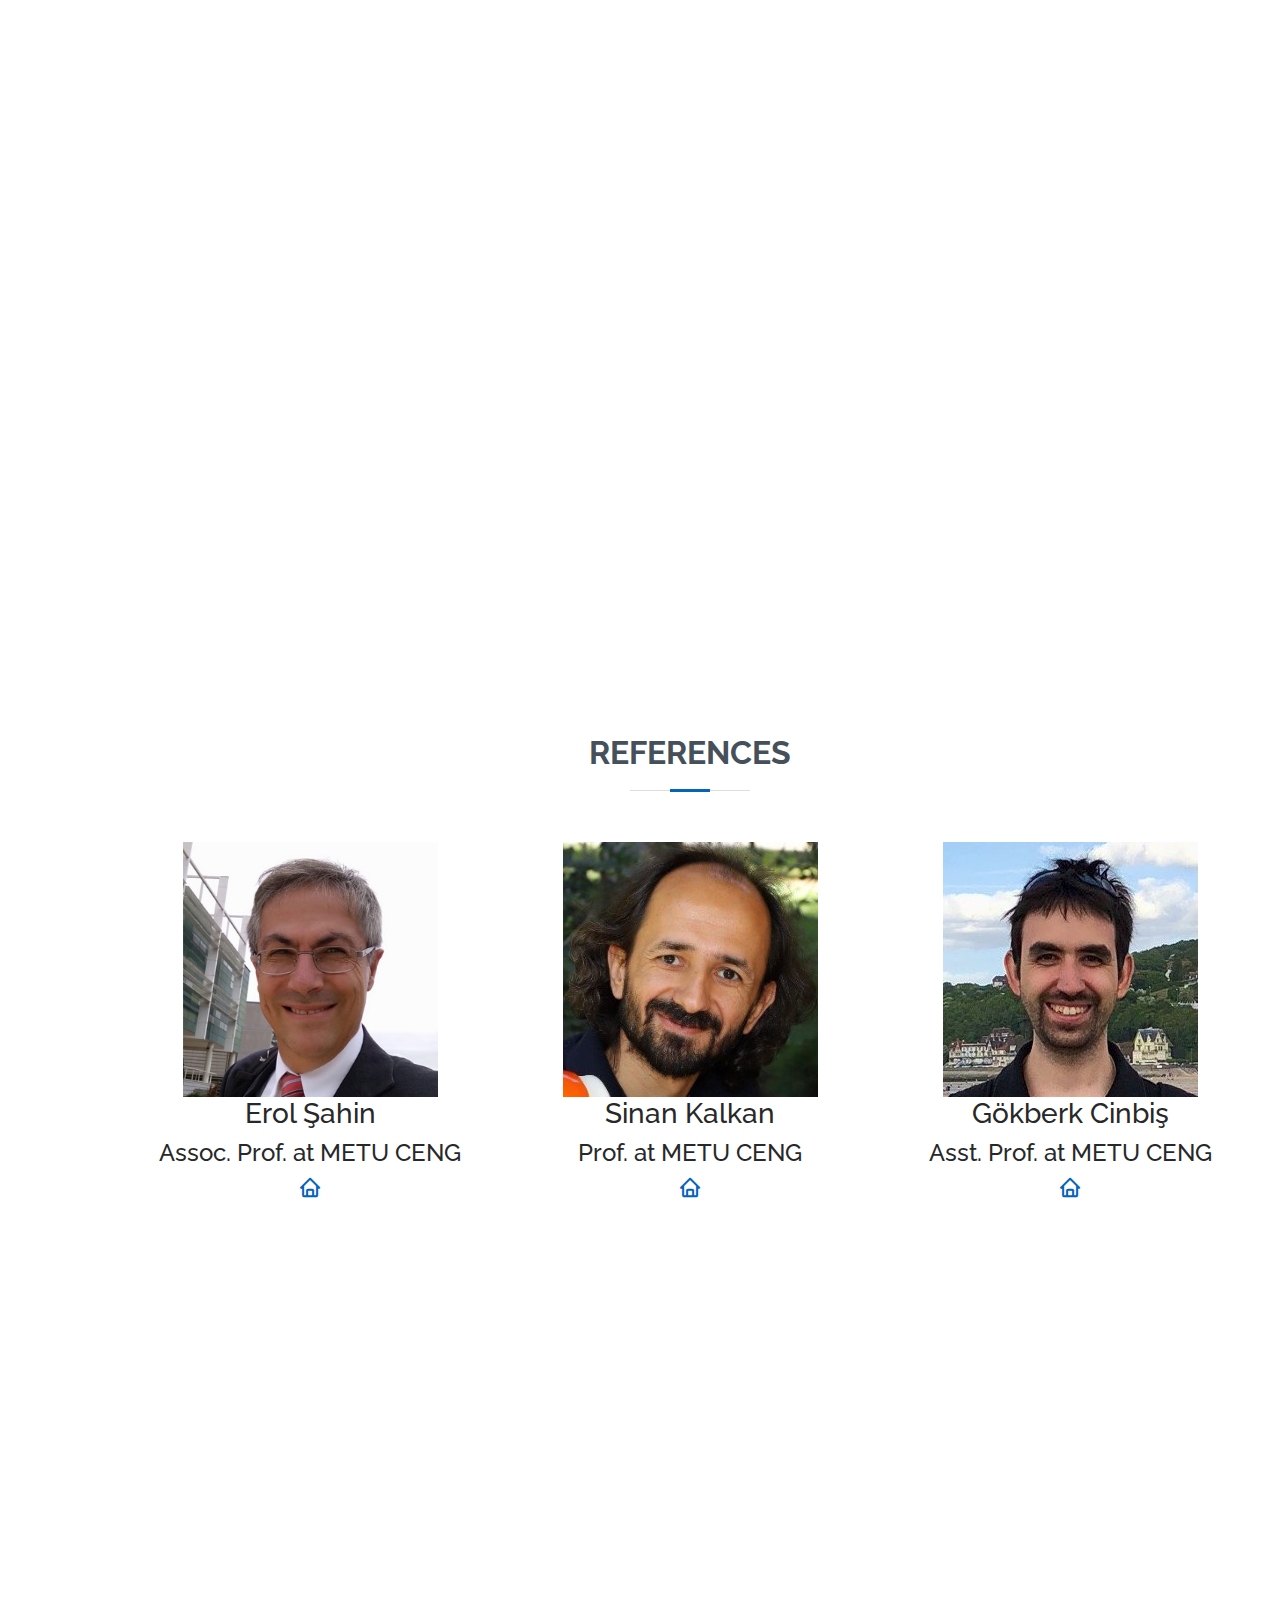
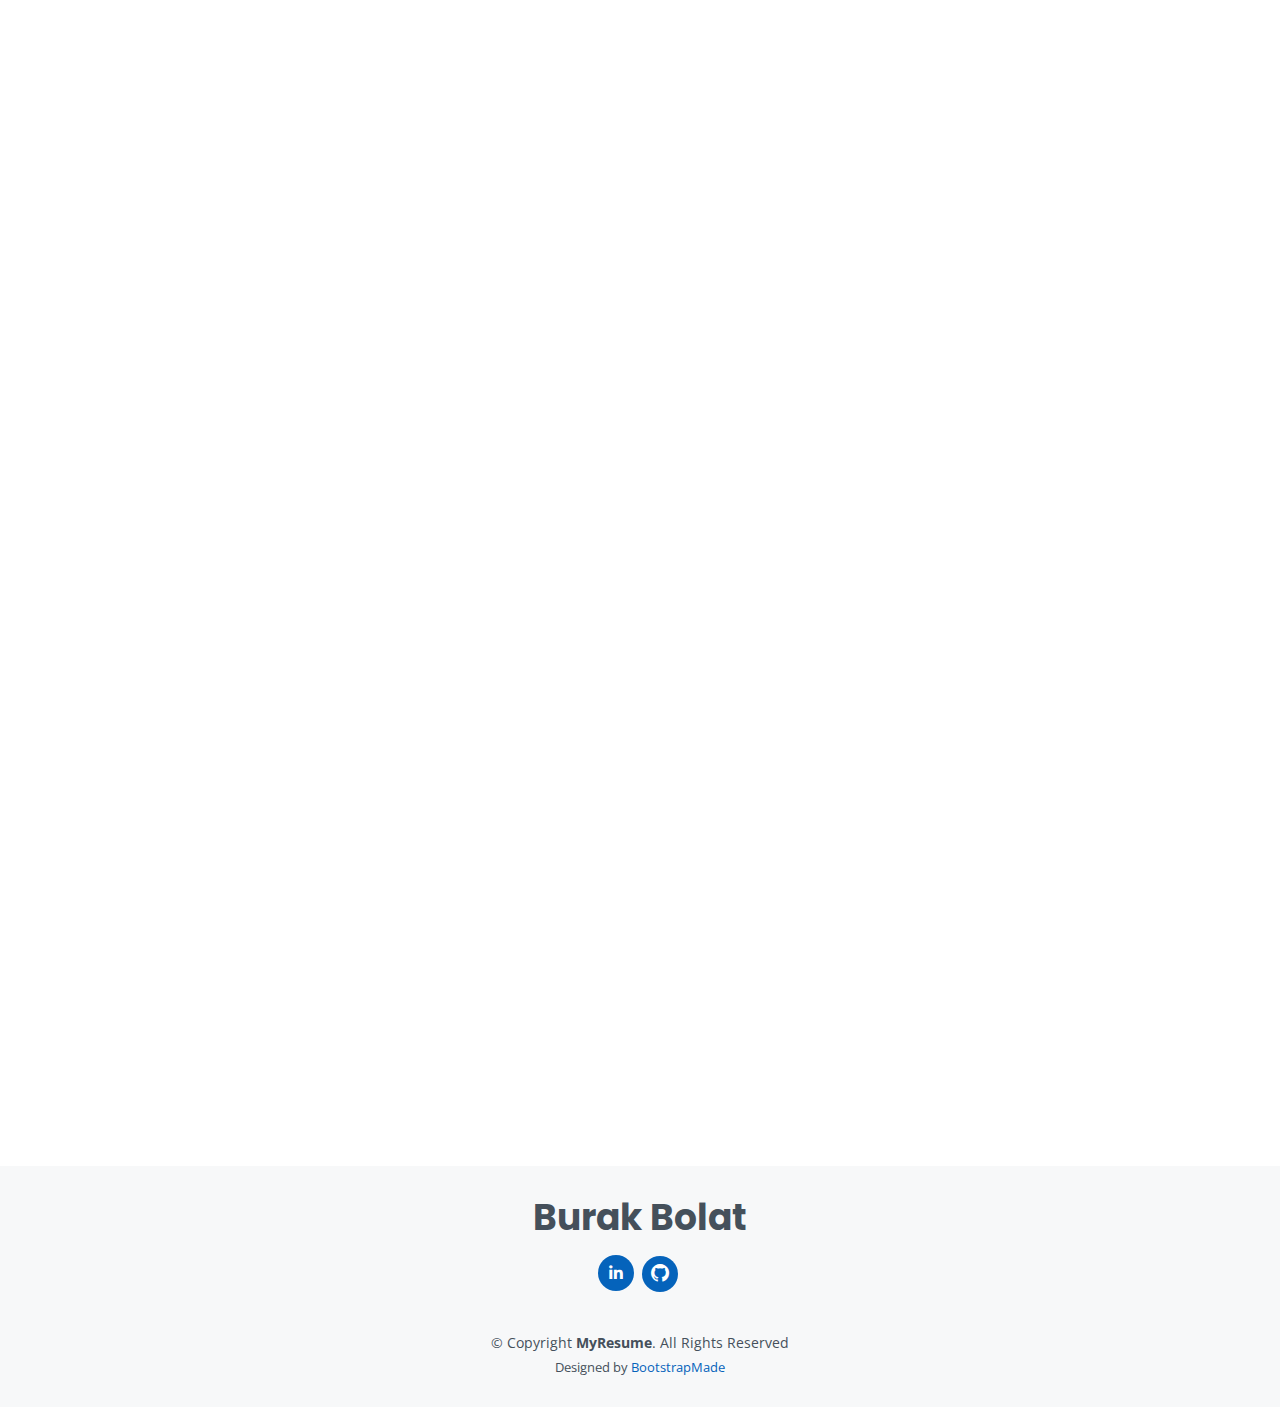
==== commit 7b68e227: "Fixed Sinan hoca title." ====
--- a/index.html
+++ b/index.html
@@ -440,7 +440,7 @@
             <div class="testimonial-item text-center">
             <a align="center"> <img width="255" src="assets/img/references/sinan_kalkan_cropped-1.jpg" class="testimonial-img" alt=""></a>
             <h3>Sinan Kalkan</h3>
-            <h4>Assoc. Prof. at METU CENG</h4>
+            <h4>Prof. at METU CENG</h4>
               <h4><a target="_blank" href="https://kovan.ceng.metu.edu.tr/~skalkan/"><i class="bx bx-home"></i></a> </h4>
               </div>
           </div>
